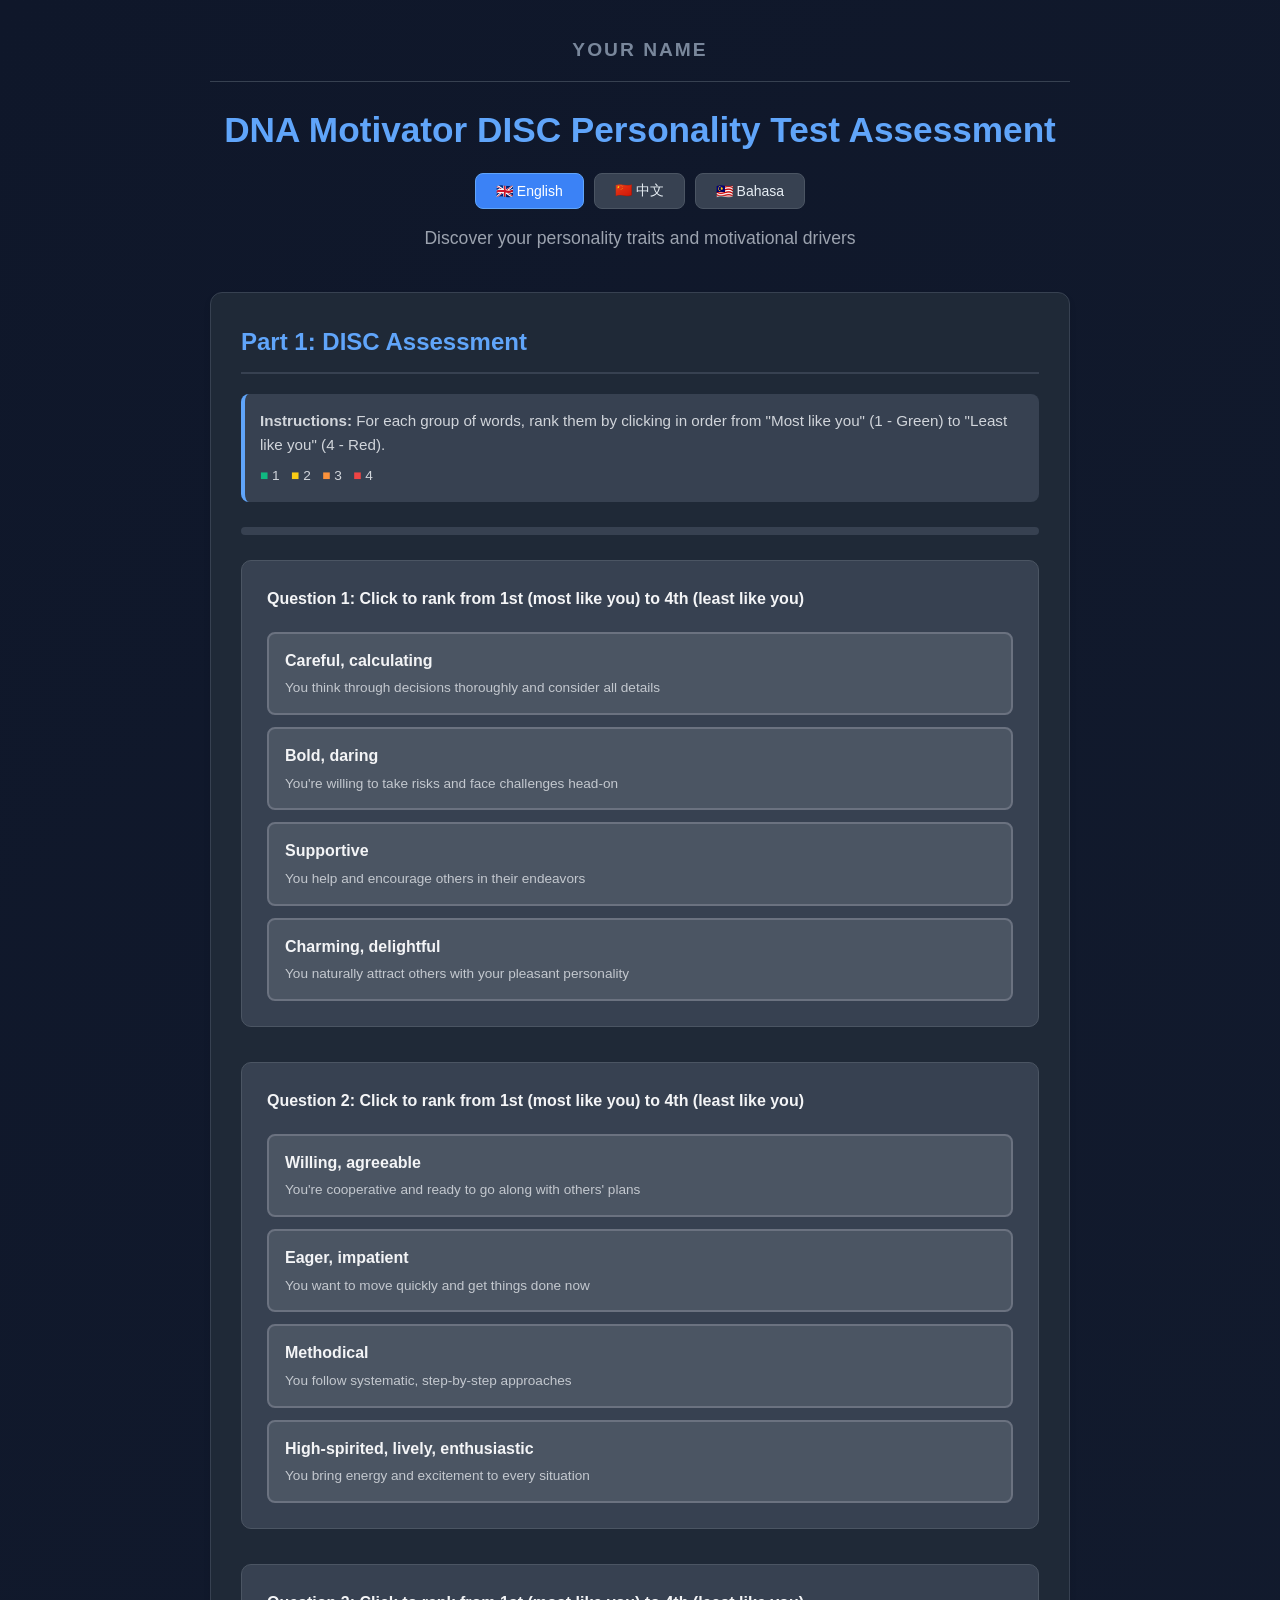
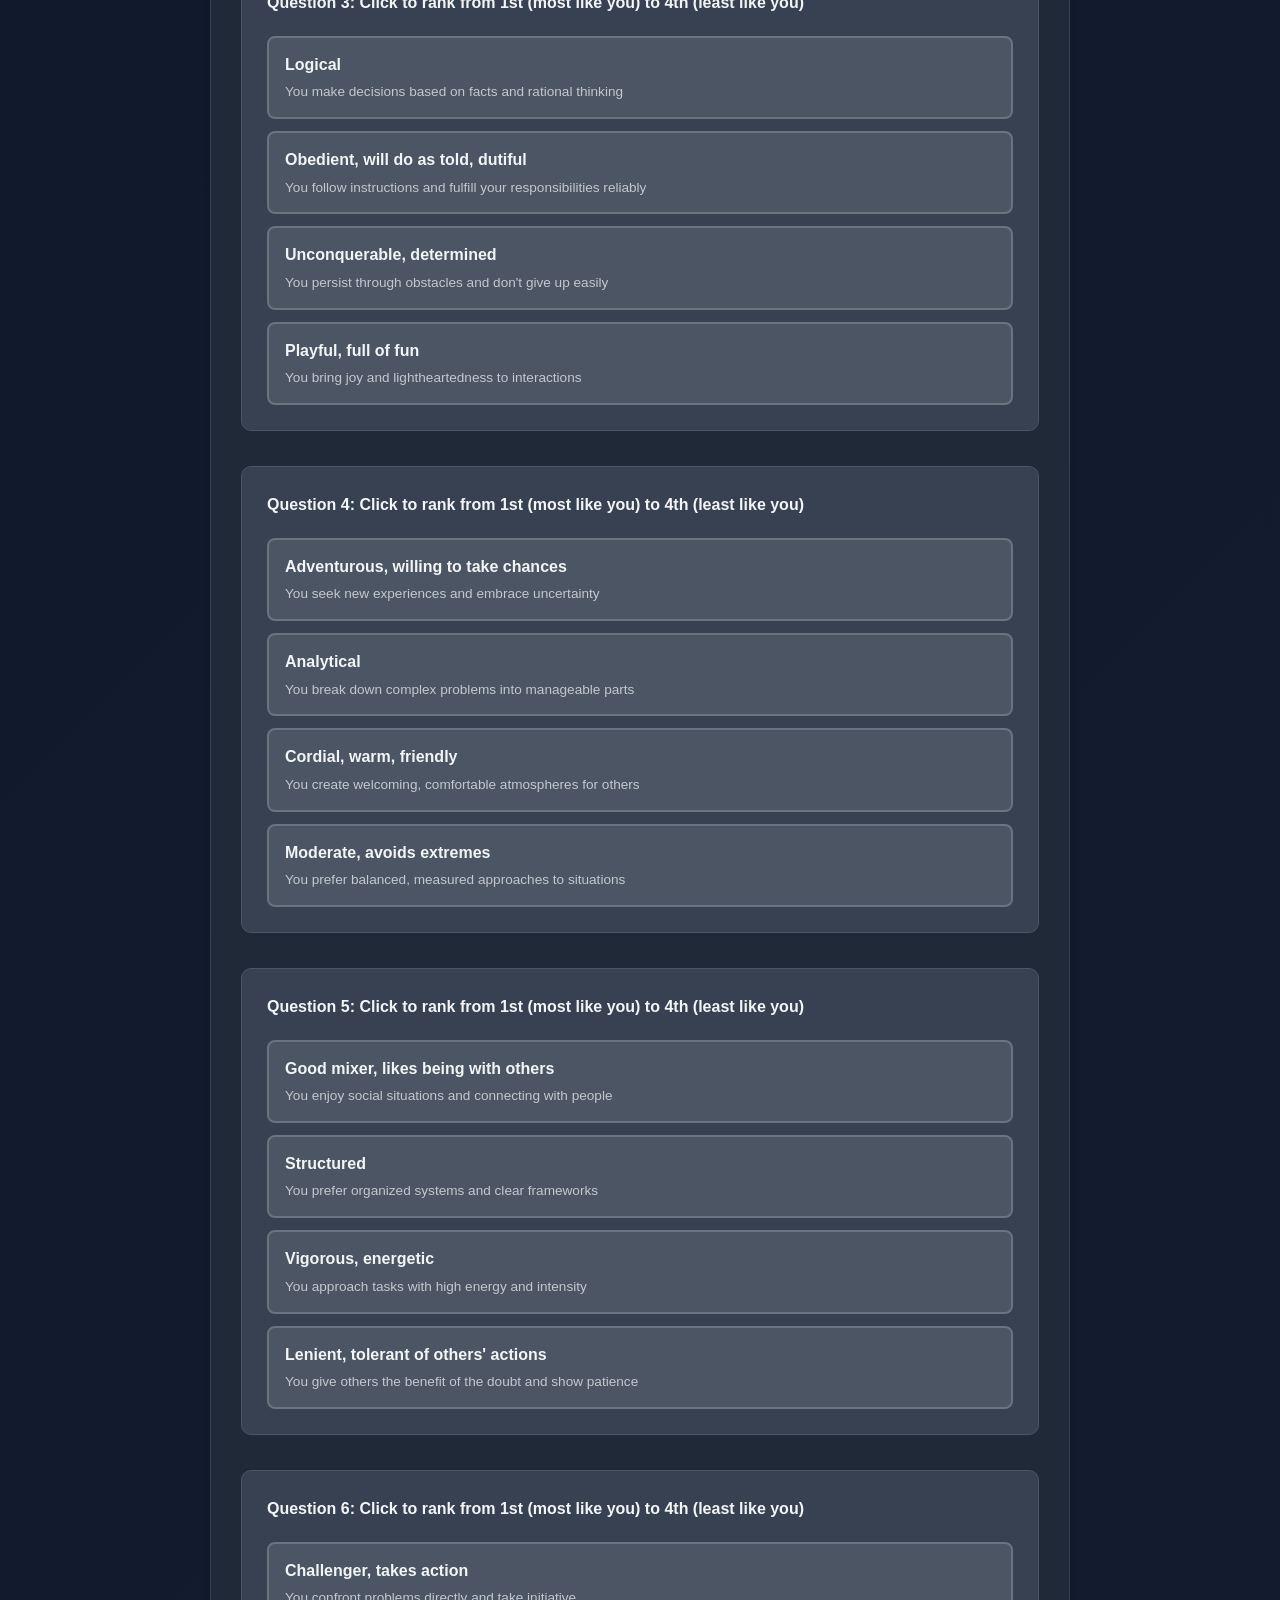
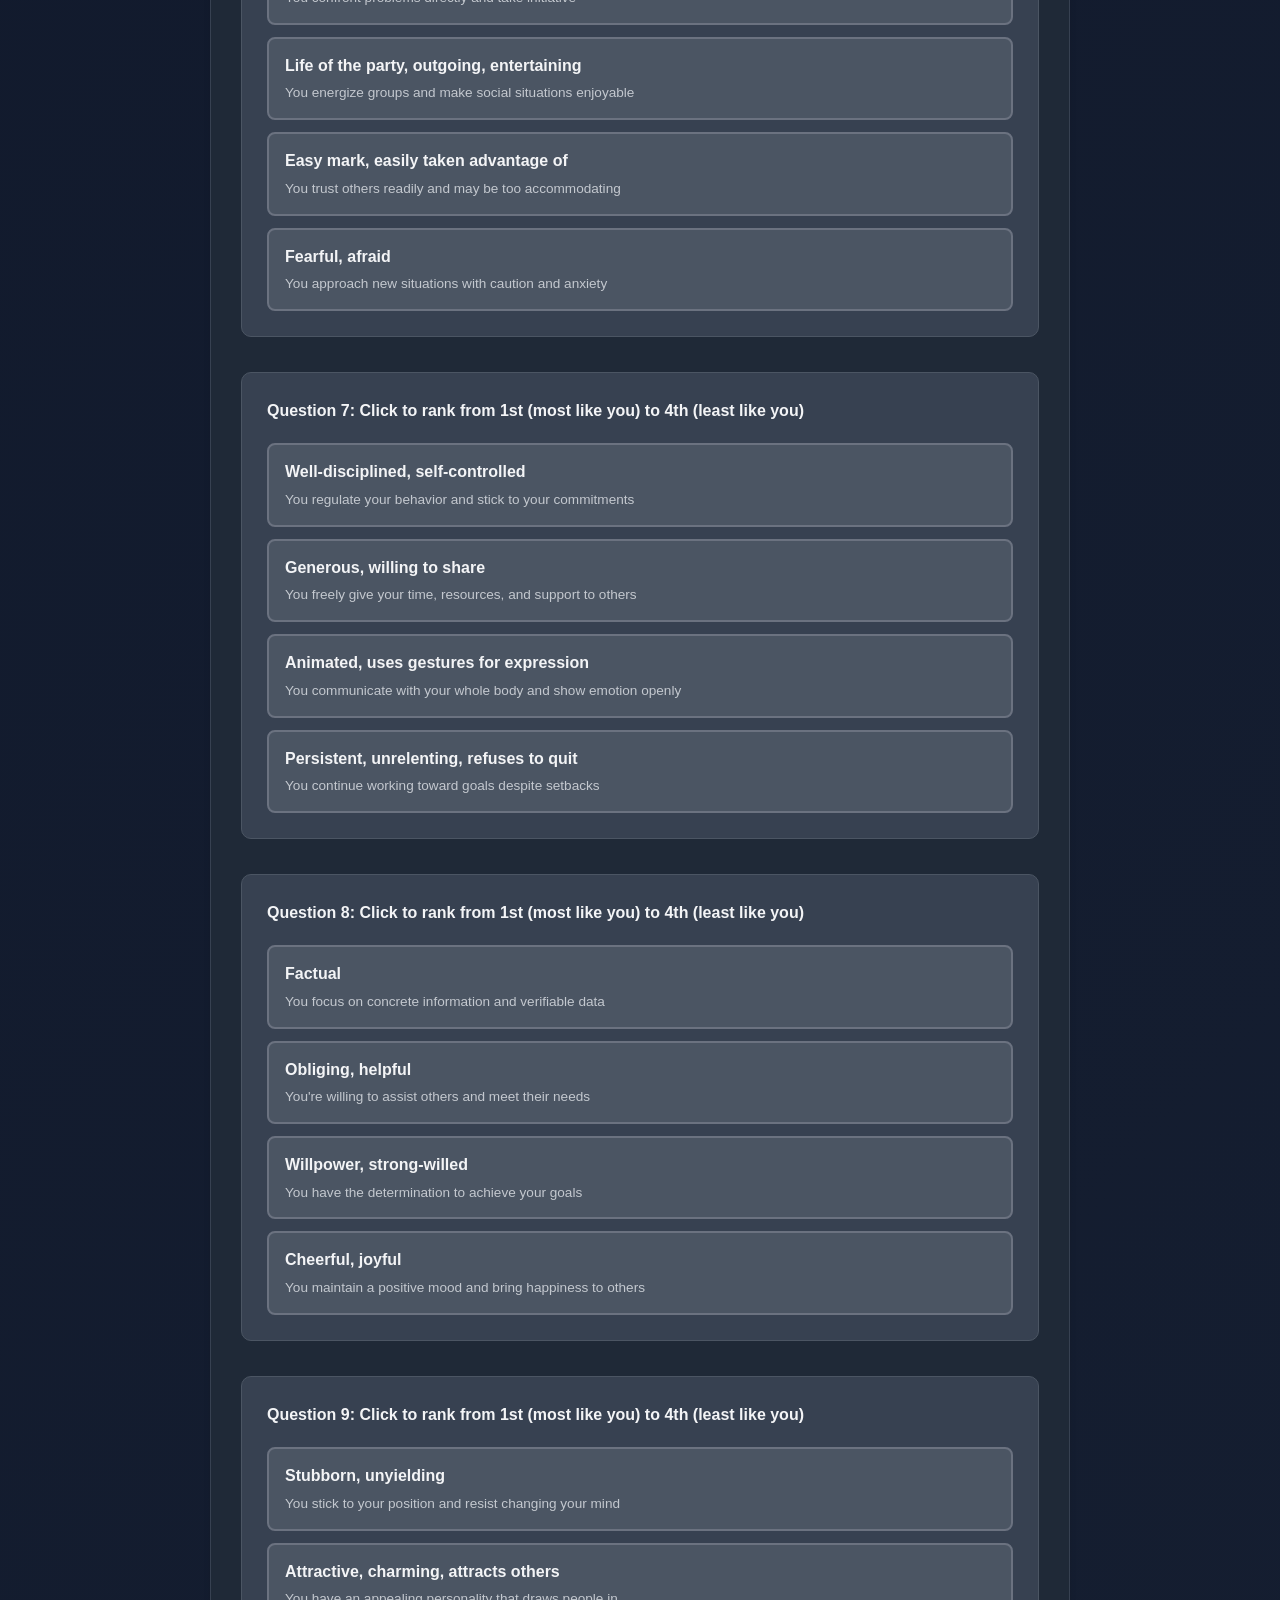
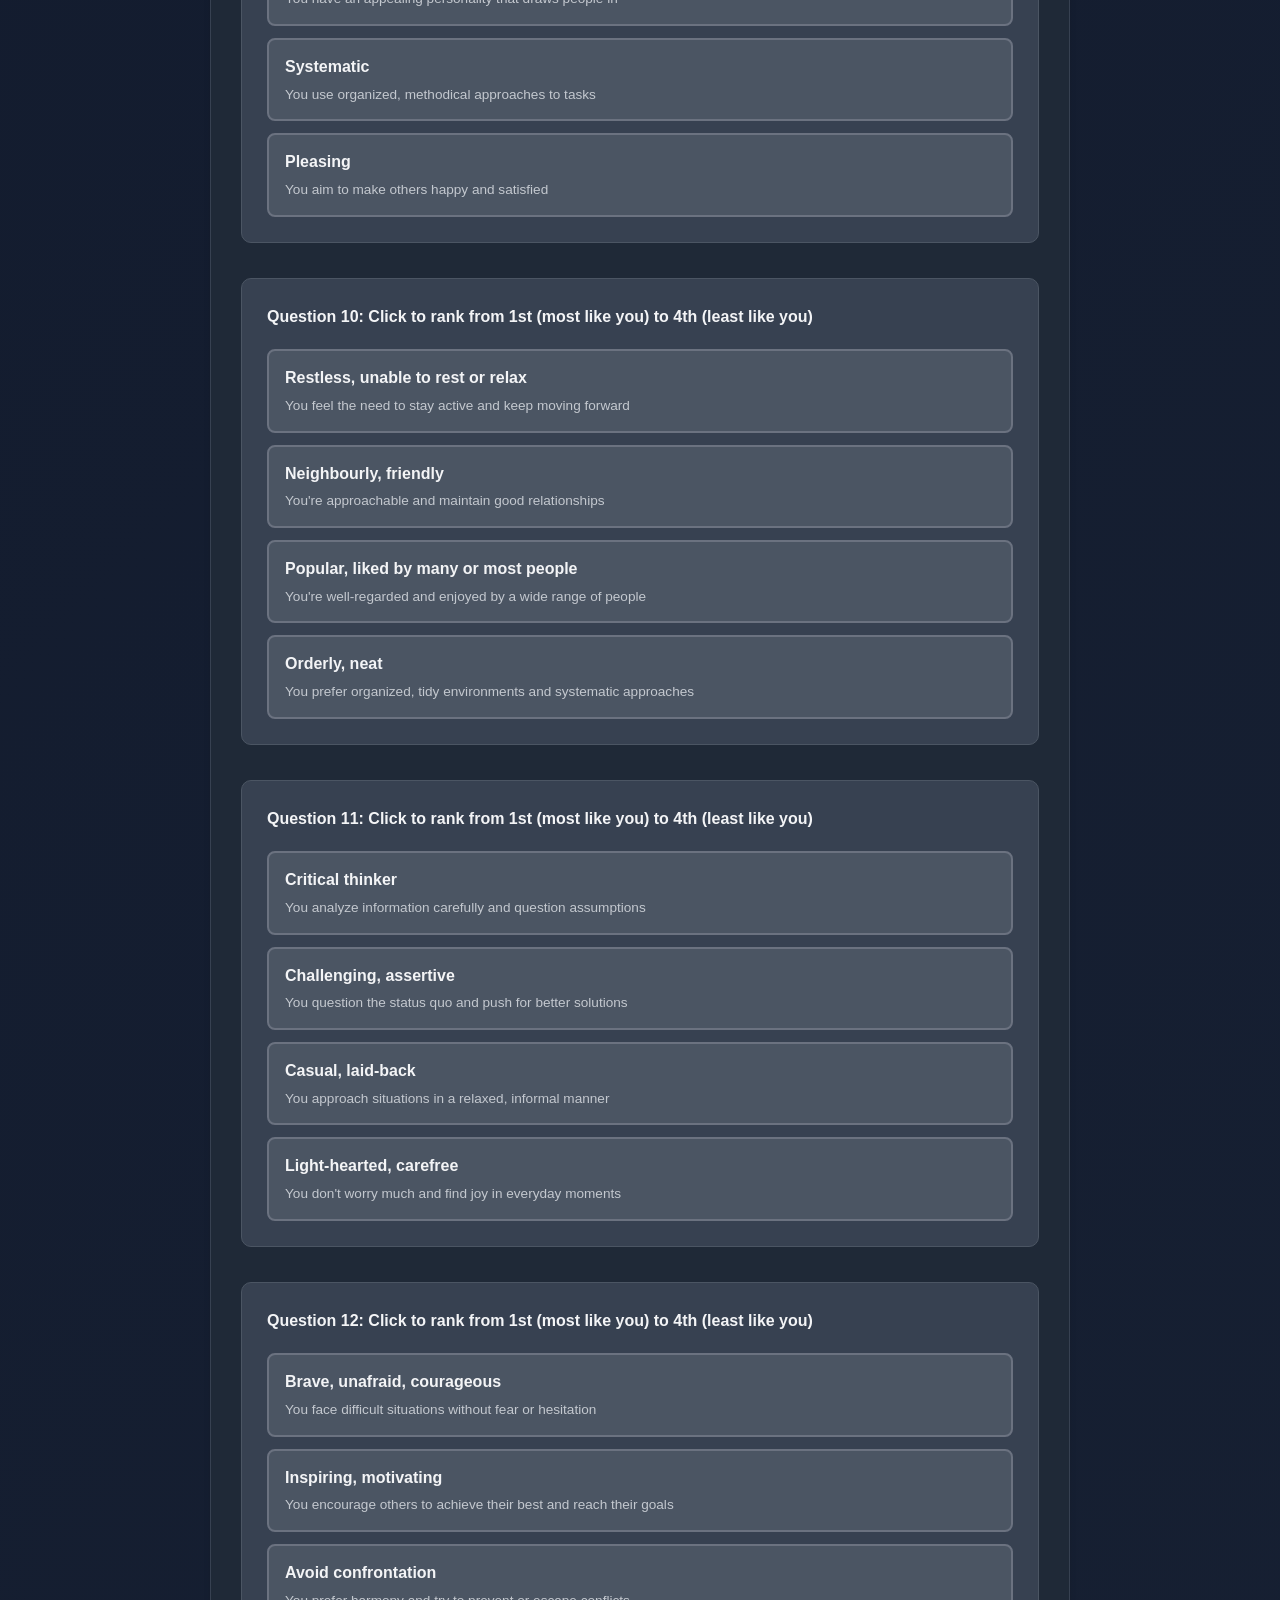
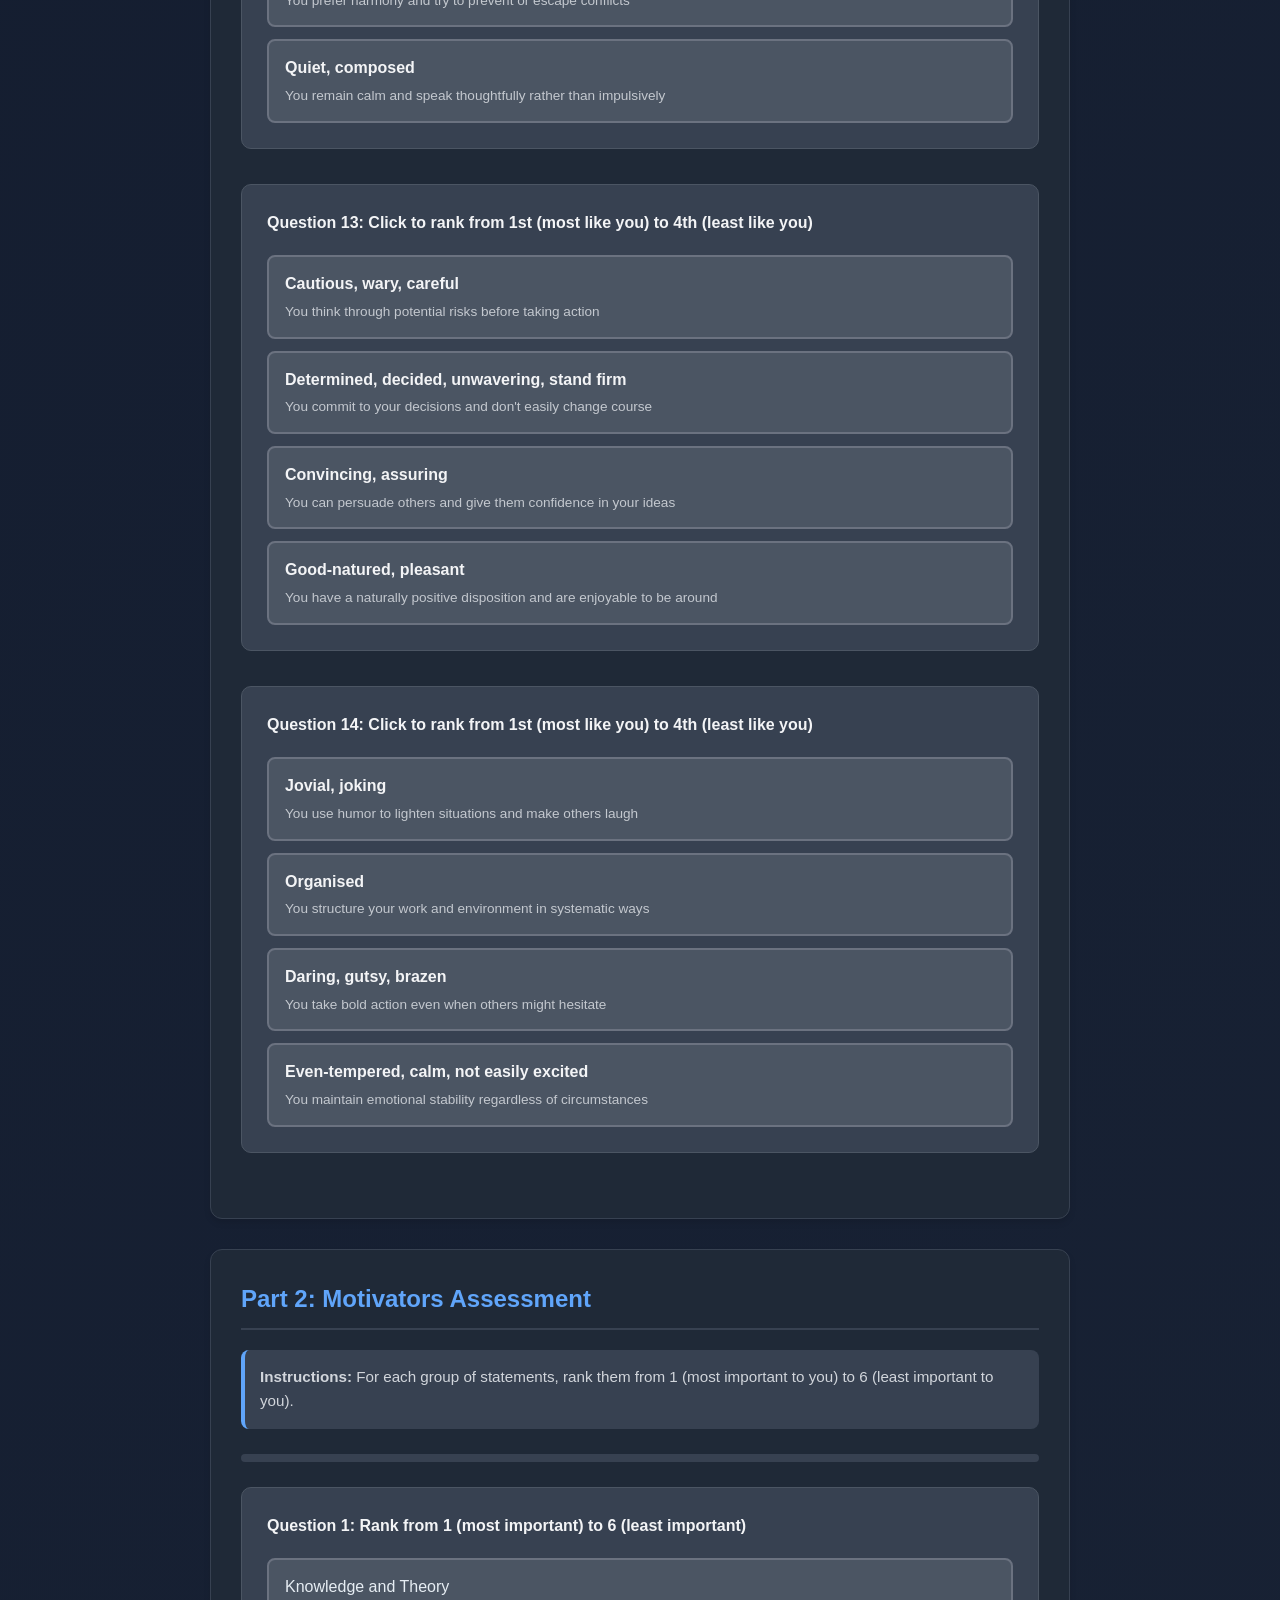
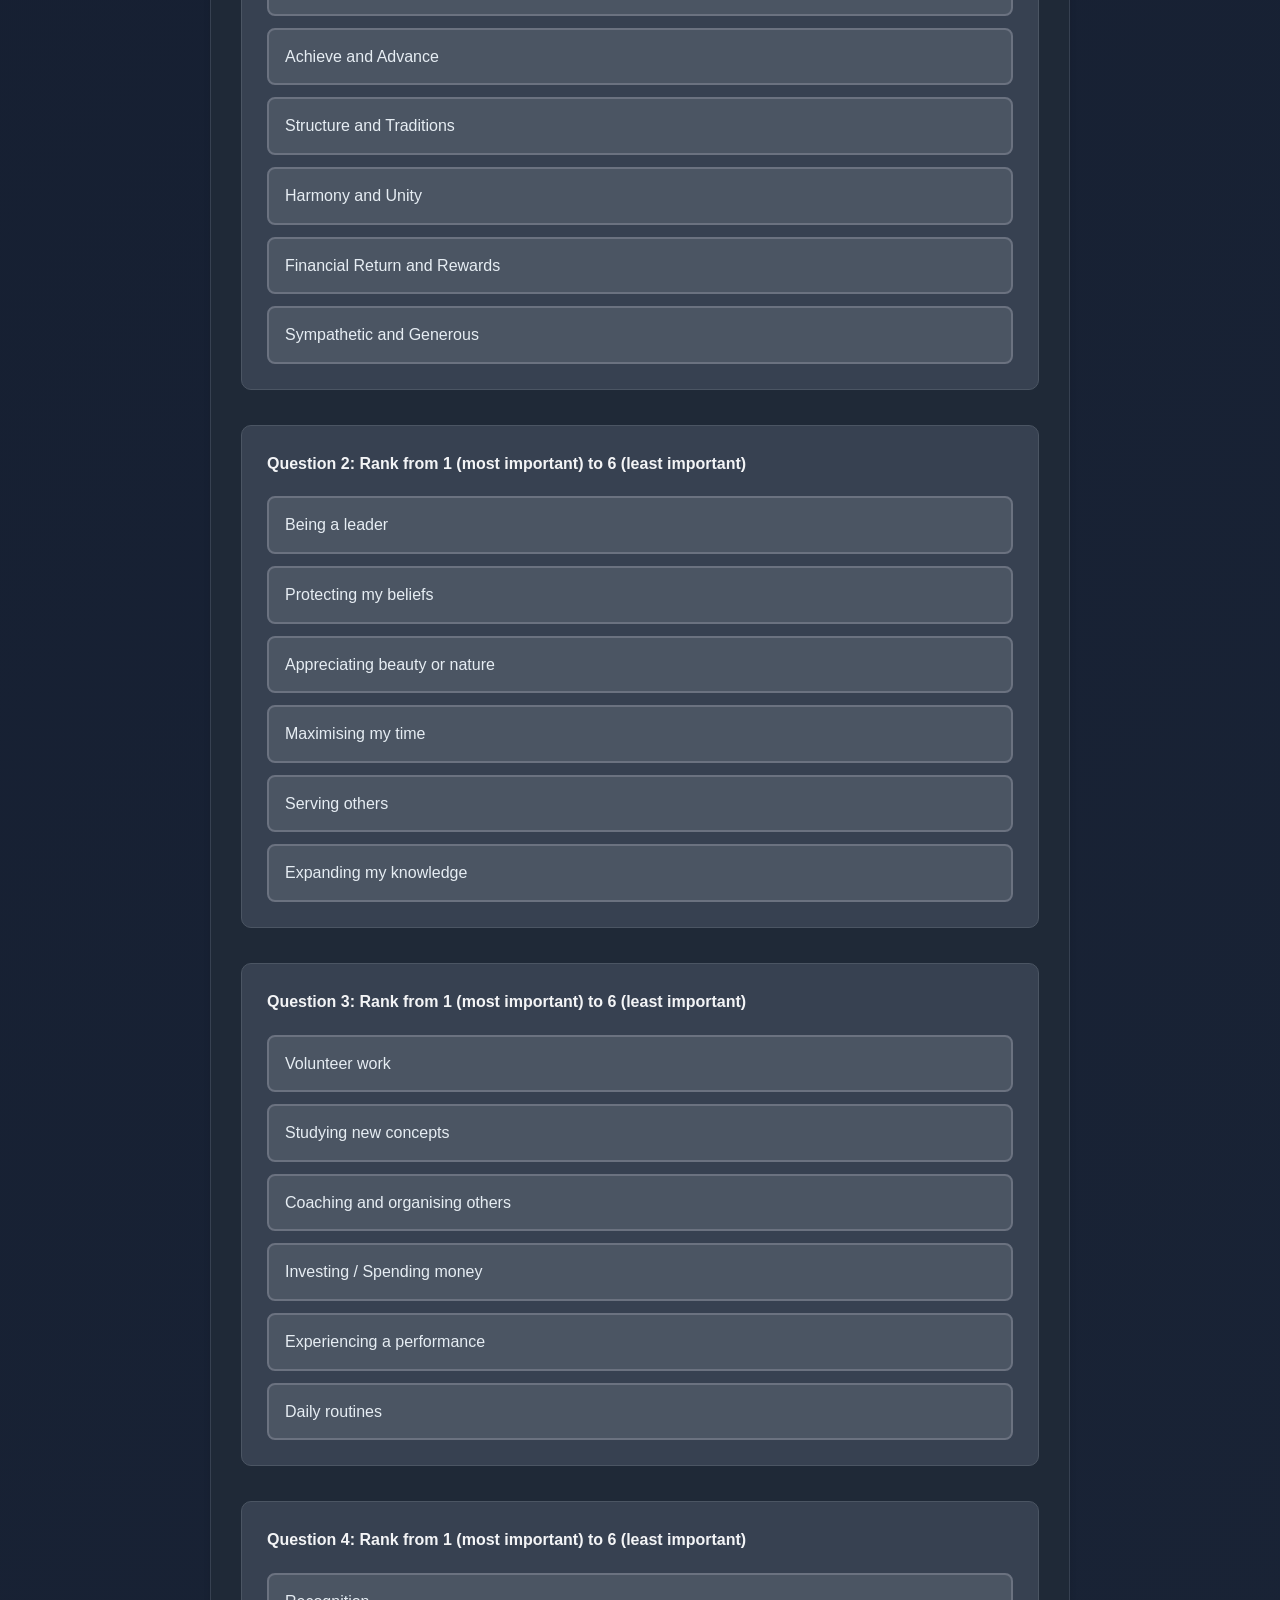
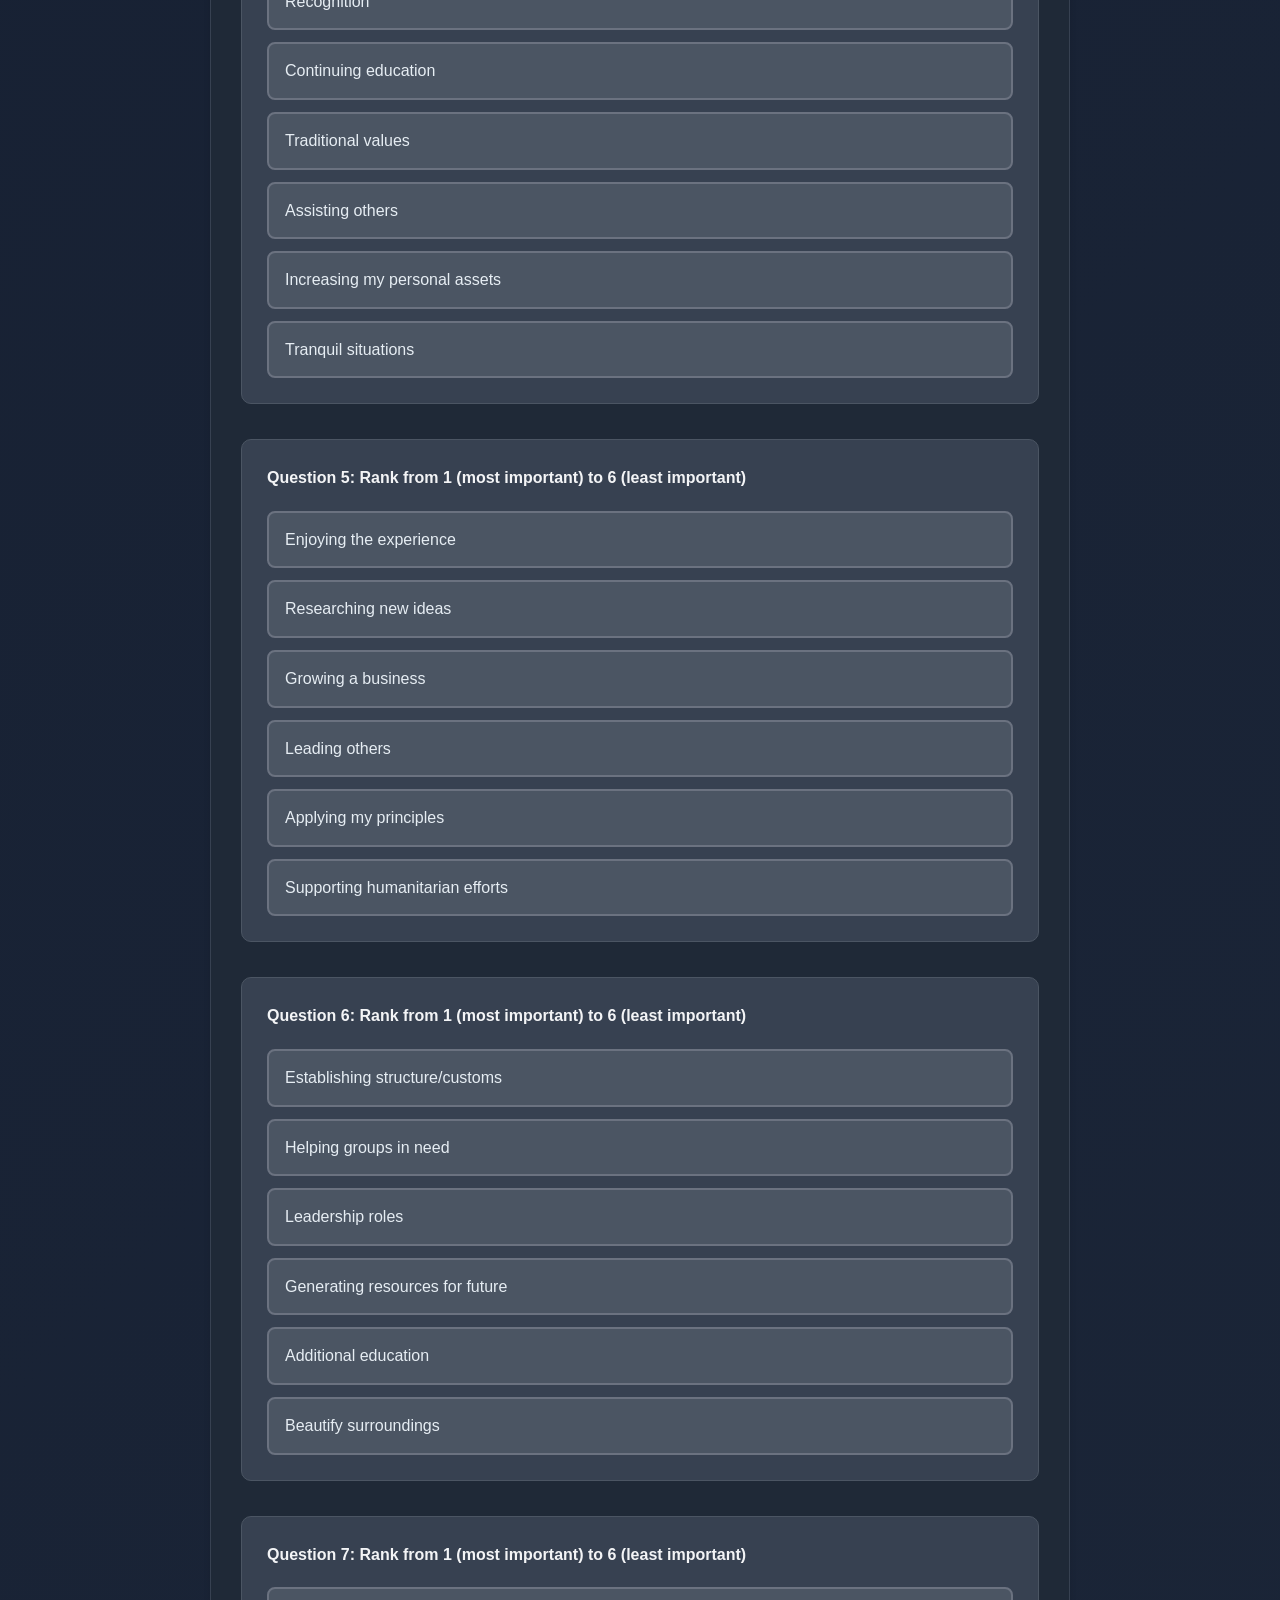
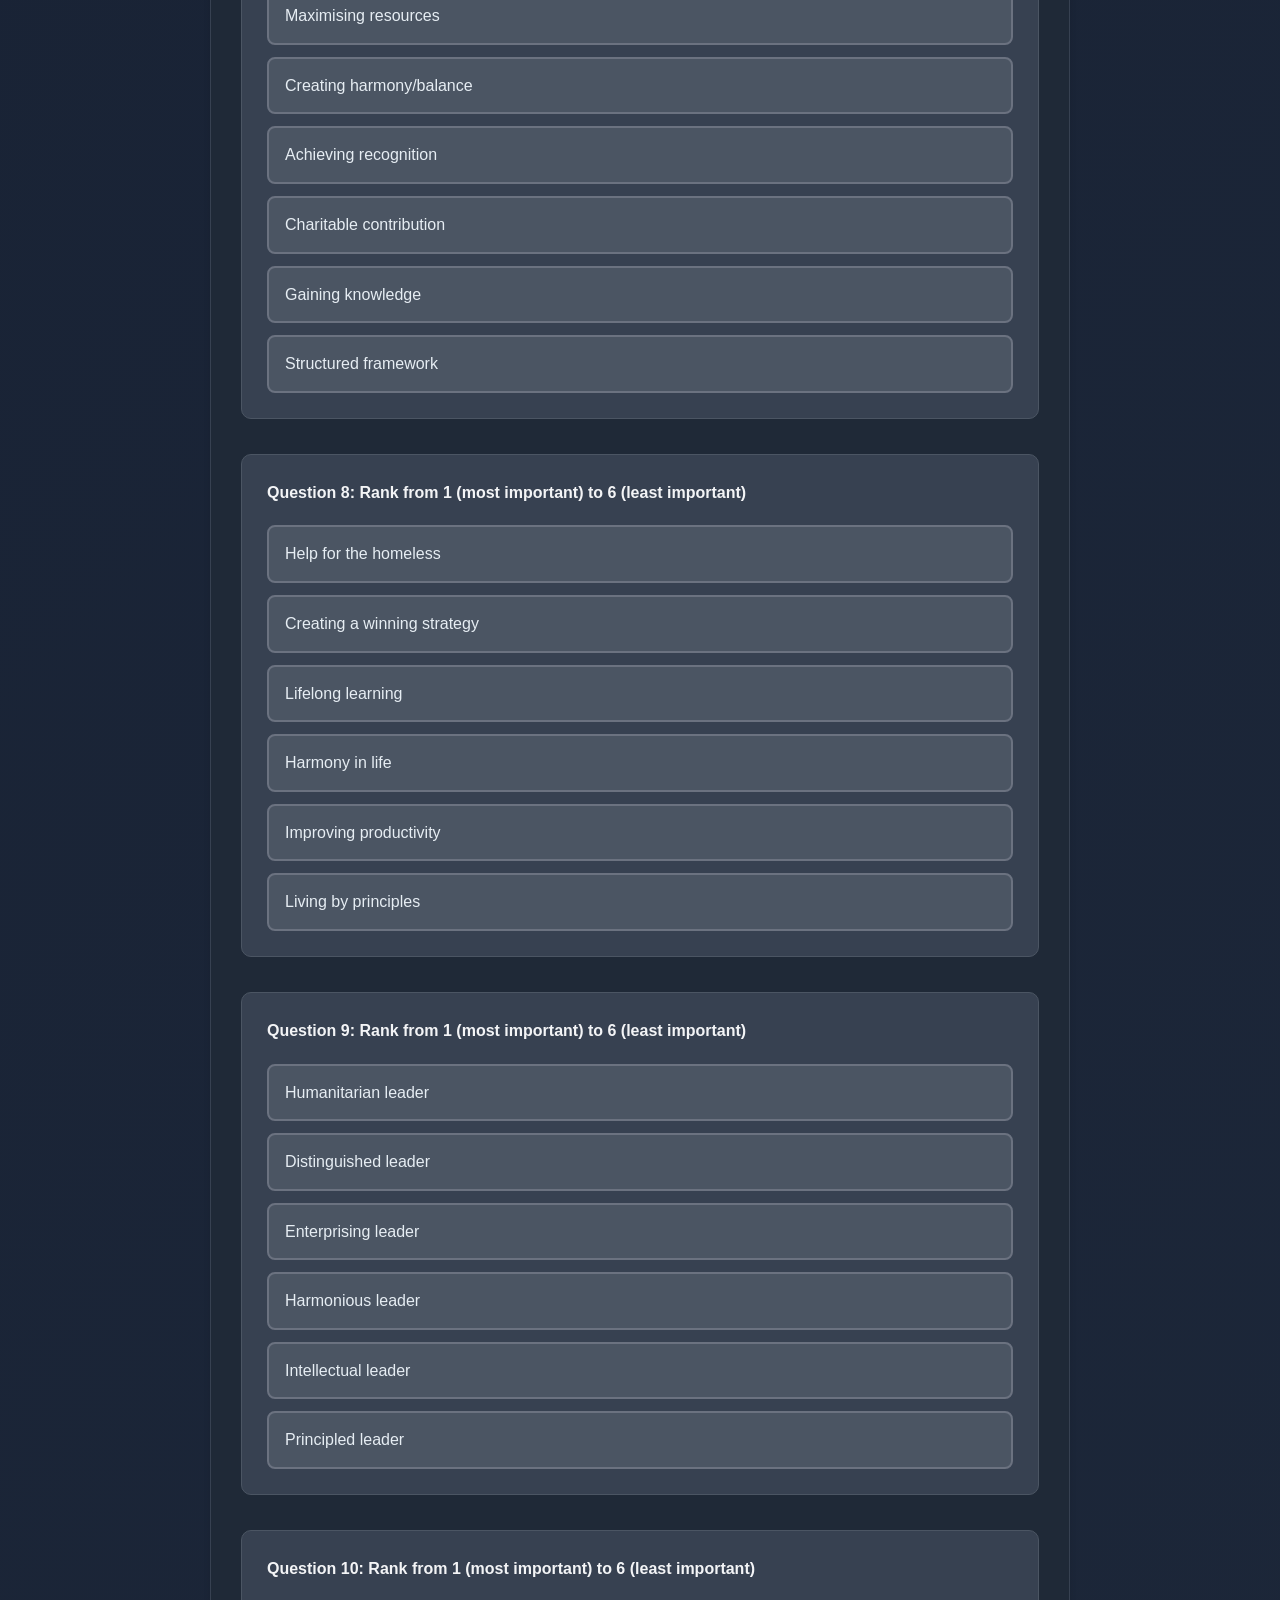
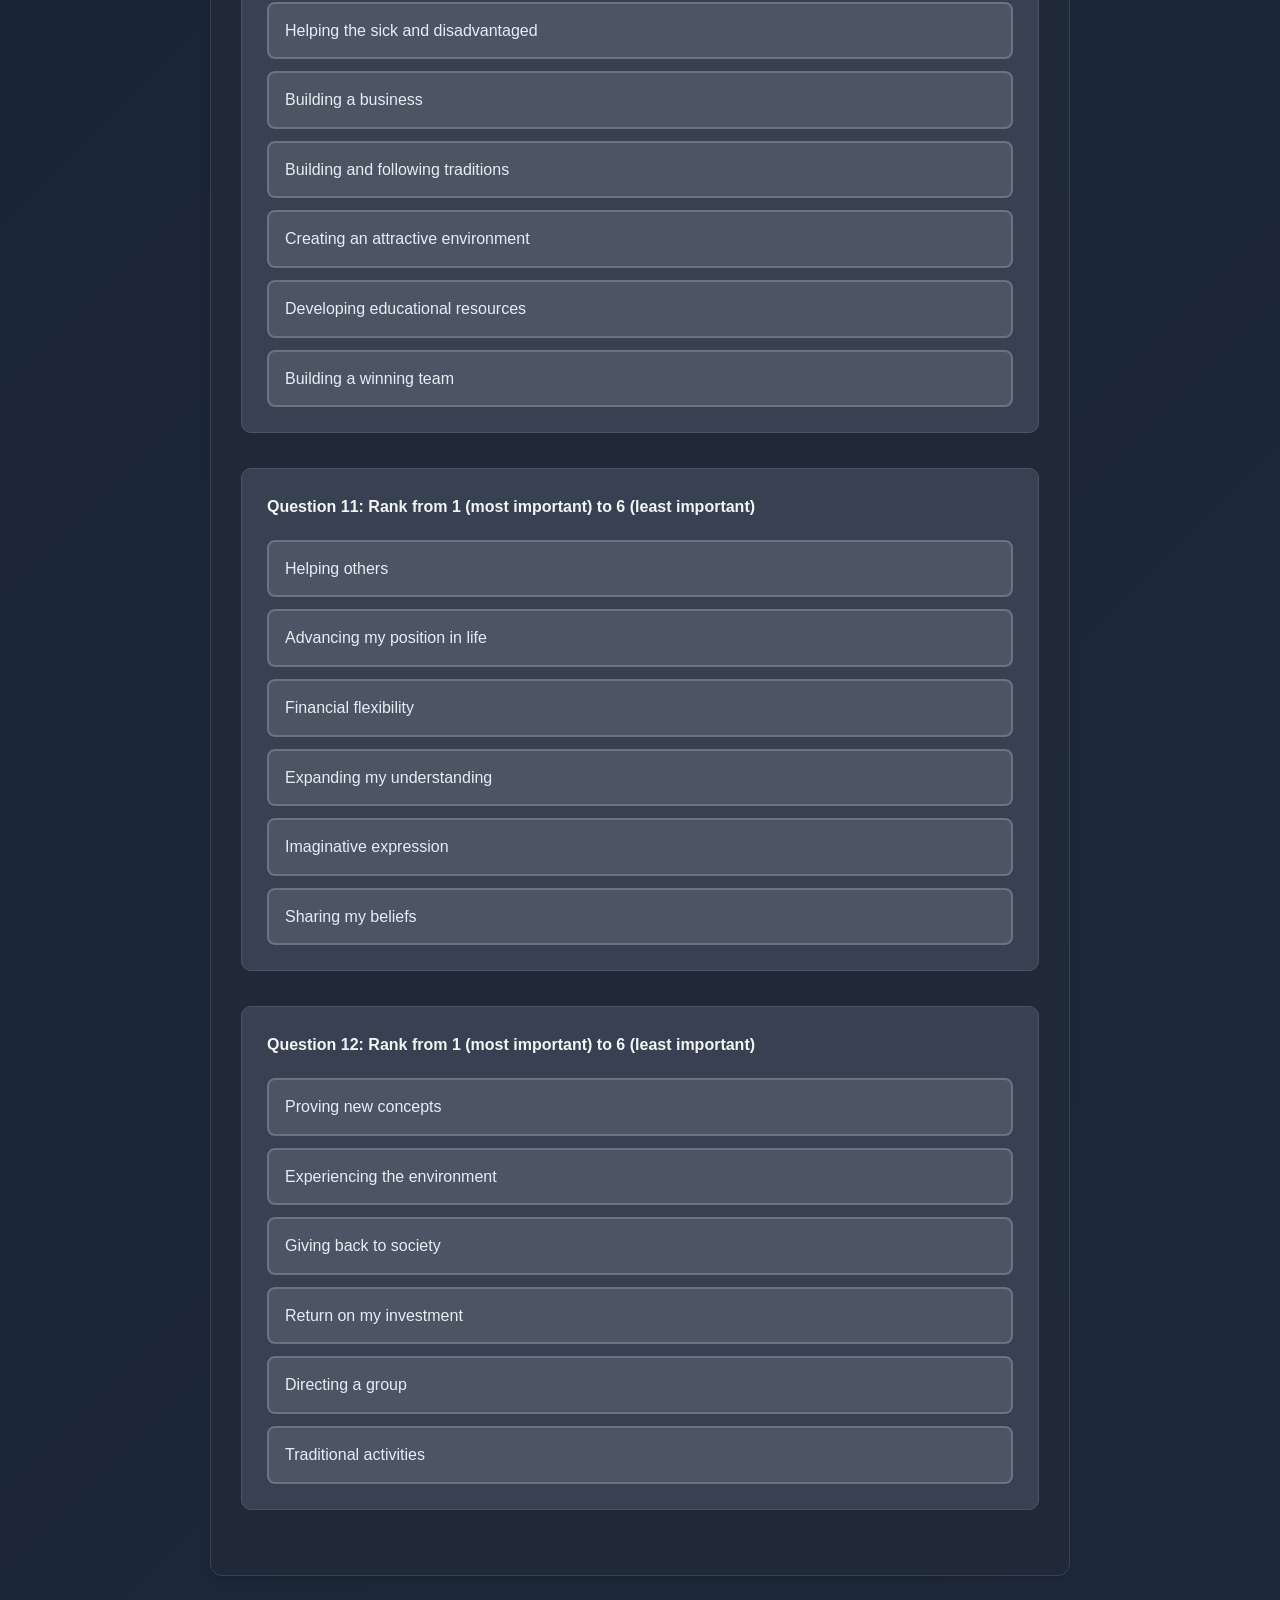
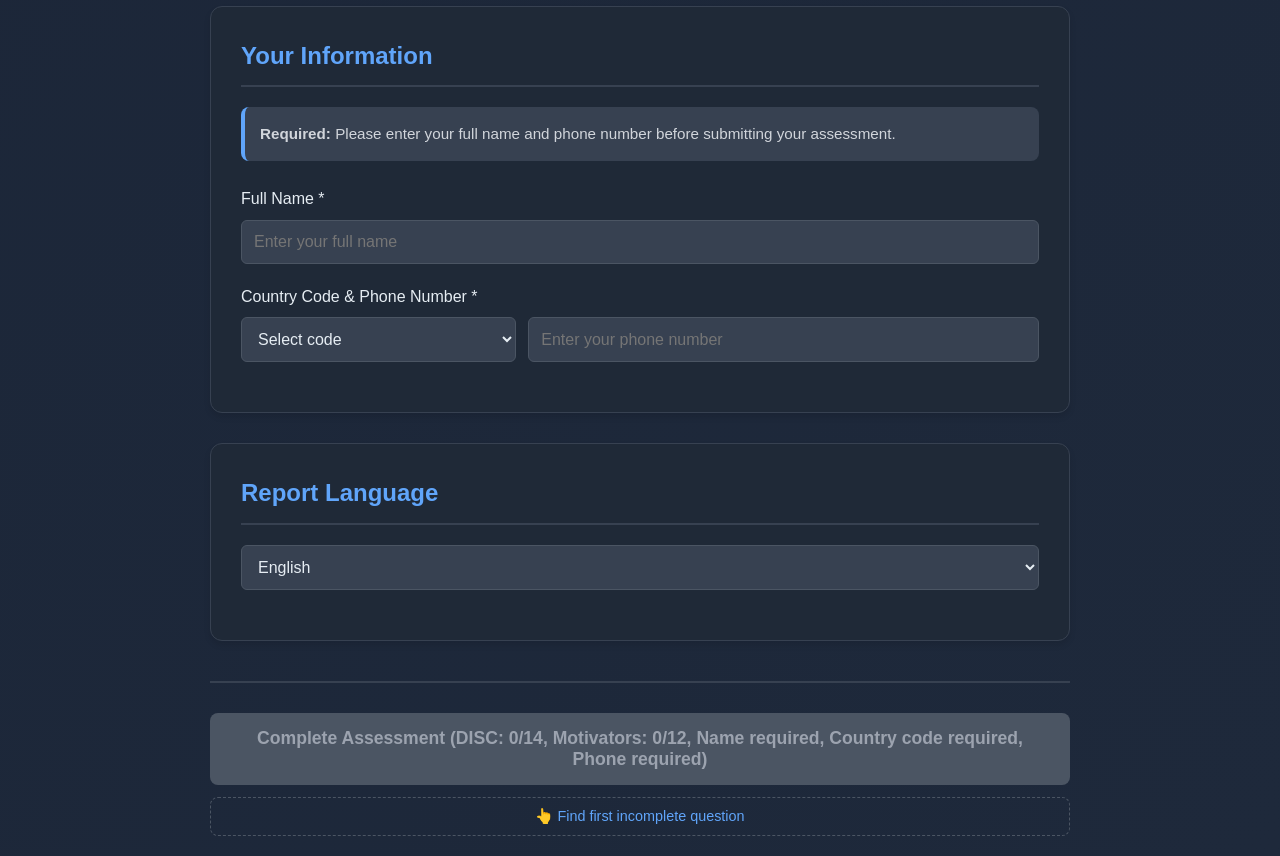
==== index.html @ 4b42b5da "Initial commit: Talent DNA Quiz" ====
<!DOCTYPE html>
<html lang="en">
<head>
    <meta charset="UTF-8">
    <meta name="viewport" content="width=device-width, initial-scale=1.0">
    <title>DNA Motivator DISC Personality Test Assessment</title>
    <link rel="stylesheet" href="css/styles.css">
</head>
<body>
<div class="container">

    <!-- Company branding — change "YOUR NAME" to your own -->
    <div class="company-header">
        <div class="company-name notranslate">YOUR NAME</div>
    </div>

    <div class="header">
        <h1 id="quiz-title">DNA Motivator DISC Personality Test Assessment</h1>
        <div class="language-selector">
            <button class="lang-btn active" data-lang="en">🇬🇧 English</button>
            <button class="lang-btn" data-lang="zh-CN">🇨🇳 中文</button>
            <button class="lang-btn" data-lang="ms">🇲🇾 Bahasa</button>
        </div>
        <p id="quiz-subtitle">Discover your personality traits and motivational drivers</p>
    </div>

    <form id="assessmentForm">

        <!-- Part 1: DISC -->
        <div class="section">
            <h2 id="part1-heading">Part 1: DISC Assessment</h2>
            <div class="instructions" id="instructions-disc">
                <strong>Instructions:</strong>
                For each group of words, rank them by clicking in order from "Most like you" (1&nbsp;-&nbsp;Green)
                to "Least like you" (4&nbsp;-&nbsp;Red).
                <br><span style="font-size:0.9em;margin-top:8px;display:block;">
                    <span style="color:#10b981;">■</span> 1 &nbsp;
                    <span style="color:#facc15;">■</span> 2 &nbsp;
                    <span style="color:#fb923c;">■</span> 3 &nbsp;
                    <span style="color:#ef4444;">■</span> 4
                </span>
            </div>
            <div class="progress"><div class="progress-bar" id="discProgress"></div></div>
            <div id="discQuestions"></div>
        </div>

        <!-- Part 2: Motivators -->
        <div class="section">
            <h2 id="part2-heading">Part 2: Motivators Assessment</h2>
            <div class="instructions" id="instructions-mot">
                <strong>Instructions:</strong>
                For each group of statements, rank them from 1 (most important to you) to 6 (least important to you).
            </div>
            <div class="progress"><div class="progress-bar" id="motivatorProgress"></div></div>
            <div id="motivatorQuestions"></div>
        </div>

        <!-- User Info -->
        <div class="section">
            <h2 id="info-heading">Your Information</h2>
            <div class="instructions">
                <strong id="required-label">Required:</strong>
                <span id="required-info">Please enter your full name and phone number before submitting your assessment.</span>
            </div>

            <div class="form-group">
                <label id="label-name" for="userName">Full Name *</label>
                <input type="text" id="userName" name="userName" placeholder="Enter your full name" required>
            </div>

            <div class="form-group">
                <label id="label-phone">Country Code &amp; Phone Number *</label>
                <div class="phone-row">
                    <select id="userCountryCode" name="userCountryCode" required>
                        <option value="">Select code</option>
                        <option value="+60">🇲🇾 +60 (Malaysia)</option>
                        <option value="+65">🇸🇬 +65 (Singapore)</option>
                        <option value="+1">🇺🇸 +1 (US/CA)</option>
                        <option value="+44">🇬🇧 +44 (UK)</option>
                        <option value="+61">🇦🇺 +61 (Australia)</option>
                        <option value="+62">🇮🇩 +62 (Indonesia)</option>
                        <option value="+63">🇵🇭 +63 (Philippines)</option>
                        <option value="+66">🇹🇭 +66 (Thailand)</option>
                        <option value="+84">🇻🇳 +84 (Vietnam)</option>
                        <option value="+86">🇨🇳 +86 (China)</option>
                        <option value="+91">🇮🇳 +91 (India)</option>
                        <option value="+81">🇯🇵 +81 (Japan)</option>
                        <option value="+82">🇰🇷 +82 (South Korea)</option>
                    </select>
                    <input type="tel" id="userPhone" name="userPhone" placeholder="Enter your phone number" required>
                </div>
            </div>
        </div>

        <!-- Report Language -->
        <div class="section">
            <h2 id="lang-heading">Report Language</h2>
            <div class="form-group">
                <select id="reportLanguage" name="reportLanguage">
                    <option value="en">English</option>
                    <option value="zh-CN">Chinese (Simplified)</option>
                    <option value="ms">Bahasa Malaysia</option>
                </select>
            </div>
        </div>

        <div class="submit-section">
            <button type="submit" class="submit-btn" id="submitBtn" disabled>
                Complete Assessment
            </button>
        </div>

    </form>
</div>

<!-- Scripts — ORDER MATTERS -->
<script src="js/assessment-data.js"></script>
<script src="js/translations.js"></script>
<script src="js/translations-questions.js"></script>
<script src="js/scoring.js"></script>
<script src="js/report-translations.js"></script>
<script src="js/report.js"></script>
<script src="js/app.js"></script>
<script>
    // Pick up ?lang= from instructions page
    const urlLang = new URLSearchParams(window.location.search).get('lang');
    if (urlLang && window.TRANSLATIONS[urlLang]) {
        window.__appLang = urlLang;
        // Activate the matching language button
        document.querySelectorAll('.lang-btn').forEach(btn => {
            btn.classList.toggle('active', btn.dataset.lang === urlLang);
        });
    }
</script>
</body>
</html>
---- css/styles.css ----
* {
    margin: 0;
    padding: 0;
    box-sizing: border-box;
}

body {
    font-family: -apple-system, BlinkMacSystemFont, 'Segoe UI', 'Roboto', 'Helvetica Neue', Arial, sans-serif;
    line-height: 1.6;
    background: linear-gradient(135deg, #0f172a 0%, #1e293b 100%);
    min-height: 100vh;
    color: #e6edf3;
}

.container {
    max-width: 900px;
    margin: 0 auto;
    padding: 20px;
}

.company-header {
    text-align: center;
    margin-bottom: 20px;
    padding: 15px 0;
    border-bottom: 1px solid #374151;
}

.company-name {
    font-size: 1.2rem;
    font-weight: 600;
    color: #94a3b8;
    text-transform: uppercase;
    letter-spacing: 2px;
    opacity: 0.8;
}

.header {
    text-align: center;
    margin-bottom: 40px;
}

.header h1 {
    color: #60a5fa;
    font-size: 2.2rem;
    margin-bottom: 10px;
    font-weight: 700;
}

.header p {
    color: #9ca3af;
    font-size: 1.1rem;
}

.language-selector {
    margin: 15px 0;
    display: flex;
    justify-content: center;
    gap: 10px;
}

.lang-btn {
    padding: 8px 20px;
    background: #374151;
    color: #e6edf3;
    border: 1px solid #4b5563;
    border-radius: 8px;
    cursor: pointer;
    font-size: 14px;
    transition: all 0.2s;
}

.lang-btn.active, .lang-btn:hover {
    background: #3b82f6;
    border-color: #60a5fa;
    color: #fff;
}

/* Instructions Page */
.instructions-container {
    max-width: 800px;
    margin: 40px auto;
    padding: 30px;
    background: #111827;
    border-radius: 16px;
    border: 1px solid #1f2937;
    box-shadow: 0 10px 25px rgba(0,0,0,0.3);
}

.instructions-header {
    text-align: center;
    margin-bottom: 30px;
    padding-bottom: 20px;
    border-bottom: 2px solid #1f2937;
}

.instructions-header h1 {
    color: #e6edf3;
    font-size: 1.8rem;
    font-weight: 700;
}

.instructions-content {
    margin-bottom: 30px;
    line-height: 1.8;
    max-height: 400px;
    overflow-y: auto;
    padding: 20px;
    background: #0d1117;
    border-radius: 12px;
    border: 1px solid #21262d;
}

.instructions-content::-webkit-scrollbar { width: 8px; }
.instructions-content::-webkit-scrollbar-track { background: #161b22; border-radius: 4px; }
.instructions-content::-webkit-scrollbar-thumb { background: #30363d; border-radius: 4px; }

.guidelines {
    list-style: none;
    padding: 0;
    margin: 20px 0;
}

.guidelines li {
    background: #1f2937;
    margin: 15px 0;
    padding: 15px 20px;
    border-radius: 10px;
    border-left: 4px solid #3b82f6;
    color: #e6edf3;
    font-size: 1rem;
}

.guidelines li strong {
    color: #60a5fa;
    font-weight: 600;
}

.motivation-text {
    background: linear-gradient(135deg, #1e40af, #3b82f6);
    padding: 20px;
    border-radius: 12px;
    text-align: center;
    color: #fff;
    font-size: 1.05rem;
    font-weight: 500;
    margin: 25px 0;
    box-shadow: 0 4px 15px rgba(59,130,246,0.3);
}

.scroll-indicator {
    text-align: center;
    color: #9ca3af;
    font-size: 0.9rem;
    margin-top: 10px;
    transition: opacity 0.3s;
}

.scroll-indicator.hidden { opacity: 0; }

.checkbox-container {
    display: flex;
    align-items: flex-start;
    gap: 12px;
    margin: 25px 0;
    padding: 20px;
    background: #1f2937;
    border-radius: 10px;
    border: 2px solid #374151;
    transition: border-color 0.3s;
}

.checkbox-container.checked {
    border-color: #10b981;
    background: rgba(16, 185, 129, 0.1);
}

.checkbox-container.disabled {
    opacity: 0.6;
    cursor: not-allowed;
}

.checkbox-container input[type="checkbox"] {
    width: 20px;
    height: 20px;
    cursor: pointer;
    accent-color: #10b981;
    flex-shrink: 0;
    margin-top: 2px;
}

.checkbox-container label {
    color: #e6edf3;
    font-size: 1rem;
    line-height: 1.5;
    cursor: pointer;
}

.proceed-button {
    width: 100%;
    padding: 16px 24px;
    background: #6b7280;
    color: #9ca3af;
    border: none;
    border-radius: 12px;
    font-size: 1.1rem;
    font-weight: 600;
    cursor: not-allowed;
    transition: all 0.3s;
    margin-top: 20px;
}

.proceed-button:enabled {
    background: linear-gradient(135deg, #10b981, #059669);
    color: #fff;
    cursor: pointer;
    box-shadow: 0 4px 15px rgba(16,185,129,0.3);
}

.proceed-button:enabled:hover {
    background: linear-gradient(135deg, #059669, #047857);
    transform: translateY(-2px);
    box-shadow: 0 6px 20px rgba(16,185,129,0.4);
}

/* Section Styles */
.section {
    background: #1f2937;
    padding: 30px;
    margin-bottom: 30px;
    border-radius: 12px;
    border: 1px solid #374151;
    box-shadow: 0 4px 6px rgba(0,0,0,0.1);
}

.section h2 {
    color: #60a5fa;
    margin-bottom: 20px;
    font-size: 1.5rem;
    border-bottom: 2px solid #374151;
    padding-bottom: 10px;
}

.instructions {
    background: #374151;
    padding: 15px;
    border-radius: 8px;
    margin-bottom: 25px;
    border-left: 4px solid #60a5fa;
    color: #d1d5db;
    font-size: 0.95rem;
}

/* Progress Bar */
.progress {
    width: 100%;
    height: 8px;
    background: #374151;
    border-radius: 4px;
    margin-bottom: 25px;
    overflow: hidden;
}

.progress-bar {
    height: 100%;
    background: linear-gradient(90deg, #10b981 0%, #60a5fa 100%);
    width: 0%;
    transition: width 0.3s ease;
    border-radius: 4px;
}

/* Question Styles */
.question {
    margin-bottom: 35px;
    padding: 25px;
    background: #374151;
    border-radius: 10px;
    border: 1px solid #4b5563;
}

.question h3 {
    color: #f3f4f6;
    margin-bottom: 20px;
    font-size: 1rem;
    font-weight: 600;
}

.options {
    display: flex;
    flex-direction: column;
    gap: 12px;
}

.option {
    padding: 14px 16px;
    background: #4b5563;
    border: 2px solid #6b7280;
    border-radius: 8px;
    cursor: pointer;
    transition: all 0.2s ease;
    user-select: none;
}

.option:hover {
    background: #5b6471;
    border-color: #9ca3af;
    transform: translateY(-1px);
}

.option-text {
    font-weight: 600;
    color: #f3f4f6;
    margin-bottom: 4px;
}

.option-description {
    font-size: 0.85rem;
    color: #d1d5db;
    opacity: 0.9;
}

/* Ranking Colors */
.option.rank-1 { background: #065f46; border-color: #10b981; }
.option.rank-2 { background: #713f12; border-color: #facc15; }
.option.rank-3 { background: #9a3412; border-color: #fb923c; }
.option.rank-4 { background: #7f1d1d; border-color: #ef4444; }
.option.rank-5 { background: #581c87; border-color: #a855f7; }
.option.rank-6 { background: #1e3a8a; border-color: #3b82f6; }

/* Question completion state */
.question.question-complete {
    border-left: 4px solid #10b981;
    background: #1f3a2f;
}
.question.question-complete h3::after {
    content: ' ✓';
    color: #10b981;
    font-weight: 700;
}

/* Find-incomplete helper button */
.btn-find-incomplete {
    display: block;
    width: 100%;
    margin-top: 12px;
    padding: 10px;
    background: none;
    border: 1px dashed #4b5563;
    border-radius: 8px;
    color: #60a5fa;
    font-size: 0.9rem;
    cursor: pointer;
    transition: all 0.2s;
}
.btn-find-incomplete:hover {
    background: rgba(96,165,250,0.1);
    border-color: #60a5fa;
}

/* Form Elements */
.form-group {
    margin-bottom: 20px;
}

.form-group label {
    display: block;
    margin-bottom: 8px;
    font-weight: 500;
    color: #e6edf3;
}

.form-group input,
.form-group select {
    width: 100%;
    padding: 12px;
    background: #374151;
    color: #e6edf3;
    border: 1px solid #4b5563;
    border-radius: 6px;
    font-size: 16px;
    transition: border-color 0.2s;
}

.form-group input:focus,
.form-group select:focus {
    outline: none;
    border-color: #60a5fa;
    box-shadow: 0 0 0 3px rgba(96,165,250,0.1);
}

.phone-row {
    display: flex;
    gap: 12px;
}

.phone-row select { width: 35%; }
.phone-row input  { width: 65%; }

/* Submit Section */
.submit-section {
    text-align: center;
    margin-top: 40px;
    padding-top: 30px;
    border-top: 2px solid #374151;
}

.submit-btn {
    background: linear-gradient(135deg, #60a5fa 0%, #3b82f6 100%);
    color: white;
    padding: 15px 40px;
    border: none;
    border-radius: 8px;
    font-size: 1.1rem;
    font-weight: 600;
    cursor: pointer;
    transition: all 0.2s;
    box-shadow: 0 4px 6px rgba(0,0,0,0.1);
}

.submit-btn:hover:not(:disabled) {
    background: linear-gradient(135deg, #3b82f6 0%, #2563eb 100%);
    transform: translateY(-2px);
    box-shadow: 0 8px 15px rgba(0,0,0,0.2);
}

.submit-btn:disabled {
    background: #4b5563;
    color: #9ca3af;
    cursor: not-allowed;
    transform: none;
    box-shadow: none;
}

/* ===== REPORT STYLES ===== */
.report-container {
    max-width: 900px;
    margin: 0 auto;
    padding: 30px 20px;
}

.report-header {
    text-align: center;
    margin-bottom: 40px;
    padding: 30px;
    background: linear-gradient(135deg, #0f172a, #1e3a8a);
    border-radius: 16px;
    border: 1px solid #2563eb;
}

.report-title {
    font-size: 1rem;
    color: #93c5fd;
    letter-spacing: 3px;
    text-transform: uppercase;
    margin-bottom: 10px;
}

.report-name {
    font-size: 2.5rem;
    font-weight: 700;
    color: #fff;
    margin-bottom: 8px;
}

.report-date {
    font-size: 0.9rem;
    color: #94a3b8;
}

.report-section {
    background: #1f2937;
    padding: 30px;
    margin-bottom: 25px;
    border-radius: 12px;
    border: 1px solid #374151;
}

.report-section h2 {
    color: #60a5fa;
    font-size: 1.4rem;
    margin-bottom: 25px;
    padding-bottom: 12px;
    border-bottom: 2px solid #374151;
    display: flex;
    align-items: center;
    gap: 10px;
}

/* DISC Chart */
.disc-chart {
    margin-bottom: 25px;
}

.disc-bar-row {
    display: flex;
    align-items: center;
    margin-bottom: 14px;
    gap: 12px;
}

.disc-label {
    width: 140px;
    flex-shrink: 0;
    font-weight: 600;
    font-size: 0.9rem;
    color: #e6edf3;
    text-align: right;
}

.disc-bar-track {
    flex: 1;
    background: #374151;
    border-radius: 6px;
    height: 28px;
    overflow: hidden;
    position: relative;
}

.disc-bar-fill {
    height: 100%;
    border-radius: 6px;
    transition: width 1s ease;
    display: flex;
    align-items: center;
    padding-left: 10px;
    font-size: 0.8rem;
    font-weight: 700;
    color: #fff;
    min-width: 40px;
}

.disc-score-label {
    width: 50px;
    flex-shrink: 0;
    text-align: right;
    font-size: 0.85rem;
    color: #9ca3af;
}

.disc-D .disc-bar-fill { background: linear-gradient(90deg, #dc2626, #ef4444); }
.disc-I .disc-bar-fill { background: linear-gradient(90deg, #d97706, #fbbf24); }
.disc-S .disc-bar-fill { background: linear-gradient(90deg, #059669, #10b981); }
.disc-C .disc-bar-fill { background: linear-gradient(90deg, #2563eb, #60a5fa); }

/* Motivator Chart */
.motivator-chart {
    margin-bottom: 25px;
}

.mot-bar-row {
    display: flex;
    align-items: center;
    margin-bottom: 12px;
    gap: 12px;
}

.mot-label {
    width: 160px;
    flex-shrink: 0;
    font-size: 0.85rem;
    color: #d1d5db;
    text-align: right;
}

.mot-bar-track {
    flex: 1;
    background: #374151;
    border-radius: 6px;
    height: 22px;
    overflow: hidden;
}

.mot-bar-fill {
    height: 100%;
    border-radius: 6px;
    transition: width 1s ease;
}

.mot-T   .mot-bar-fill { background: linear-gradient(90deg, #7c3aed, #a78bfa); }
.mot-U   .mot-bar-fill { background: linear-gradient(90deg, #b45309, #fbbf24); }
.mot-A   .mot-bar-fill { background: linear-gradient(90deg, #0e7490, #22d3ee); }
.mot-Soc .mot-bar-fill { background: linear-gradient(90deg, #be185d, #f472b6); }
.mot-Ind .mot-bar-fill { background: linear-gradient(90deg, #dc2626, #f87171); }
.mot-Trad .mot-bar-fill { background: linear-gradient(90deg, #065f46, #34d399); }

.mot-score-label {
    width: 50px;
    flex-shrink: 0;
    text-align: right;
    font-size: 0.8rem;
    color: #9ca3af;
}

/* Type Cards */
.type-card {
    background: #374151;
    border-radius: 10px;
    padding: 20px;
    margin-top: 20px;
    border-left: 4px solid #60a5fa;
}

.type-card h3 {
    font-size: 1.2rem;
    color: #f3f4f6;
    margin-bottom: 10px;
}

.type-card p {
    color: #d1d5db;
    line-height: 1.7;
    font-size: 0.95rem;
}

.tag-row {
    display: flex;
    flex-wrap: wrap;
    gap: 8px;
    margin-top: 15px;
}

.tag {
    padding: 5px 14px;
    border-radius: 20px;
    font-size: 0.8rem;
    font-weight: 600;
    background: #4b5563;
    color: #e6edf3;
}

.tag.strength  { background: rgba(16,185,129,0.2); color: #34d399; border: 1px solid #065f46; }
.tag.watchout  { background: rgba(239,68,68,0.15); color: #f87171; border: 1px solid #7f1d1d; }
.tag.motivator { background: rgba(96,165,250,0.15); color: #93c5fd; border: 1px solid #1e3a8a; }

/* DNA Summary */
.dna-badge {
    display: inline-flex;
    align-items: center;
    gap: 8px;
    padding: 10px 20px;
    background: linear-gradient(135deg, #1e3a8a, #7c3aed);
    border-radius: 30px;
    font-size: 1.1rem;
    font-weight: 700;
    color: #fff;
    margin-bottom: 20px;
}

.insight-grid {
    display: grid;
    grid-template-columns: 1fr 1fr;
    gap: 16px;
    margin-top: 20px;
}

.insight-card {
    background: #374151;
    border-radius: 10px;
    padding: 16px;
}

.insight-card h4 {
    color: #93c5fd;
    font-size: 0.85rem;
    text-transform: uppercase;
    letter-spacing: 1px;
    margin-bottom: 8px;
}

.insight-card p {
    color: #d1d5db;
    font-size: 0.9rem;
    line-height: 1.6;
}

/* Print Button */
.report-actions {
    text-align: center;
    margin-top: 30px;
    display: flex;
    gap: 12px;
    justify-content: center;
    flex-wrap: wrap;
}

.btn-print, .btn-retake {
    padding: 12px 30px;
    border: none;
    border-radius: 8px;
    font-size: 1rem;
    font-weight: 600;
    cursor: pointer;
    transition: all 0.2s;
}

.btn-print {
    background: linear-gradient(135deg, #10b981, #059669);
    color: #fff;
}

.btn-print:hover { transform: translateY(-2px); box-shadow: 0 6px 15px rgba(16,185,129,0.3); }

.btn-retake {
    background: #374151;
    color: #e6edf3;
    border: 1px solid #4b5563;
}

.btn-retake:hover { background: #4b5563; transform: translateY(-2px); }

/* Loading */
@keyframes spin {
    0% { transform: rotate(0deg); }
    100% { transform: rotate(360deg); }
}

.loading {
    border: 3px solid #374151;
    border-top: 3px solid #60a5fa;
    border-radius: 50%;
    width: 30px;
    height: 30px;
    animation: spin 1s linear infinite;
    display: inline-block;
    vertical-align: middle;
    margin-right: 10px;
}

.hidden { display: none !important; }
.text-center { text-align: center; }
.error-message { color: #ef4444; font-size: 14px; margin-top: 4px; }

/* Responsive */
@media (max-width: 768px) {
    .container { padding: 15px; }
    .header h1 { font-size: 1.7rem; }
    .section { padding: 20px; }
    .option { padding: 12px; }
    .submit-btn { padding: 12px 25px; font-size: 1rem; }
    .instructions-container { margin: 15px; padding: 20px; }
    .instructions-header h1 { font-size: 1.4rem; }
    .insight-grid { grid-template-columns: 1fr; }
    .disc-label { width: 80px; font-size: 0.8rem; }
    .mot-label { width: 110px; font-size: 0.78rem; }
    .report-name { font-size: 1.8rem; }
    .phone-row { flex-direction: column; }
    .phone-row select, .phone-row input { width: 100%; }
}

@media print {
    body { background: #fff; color: #111; }
    .report-container { max-width: 100%; padding: 0; }
    .report-header { background: #1e3a8a !important; -webkit-print-color-adjust: exact; print-color-adjust: exact; }
    .report-actions { display: none; }
    .report-section { break-inside: avoid; }
}
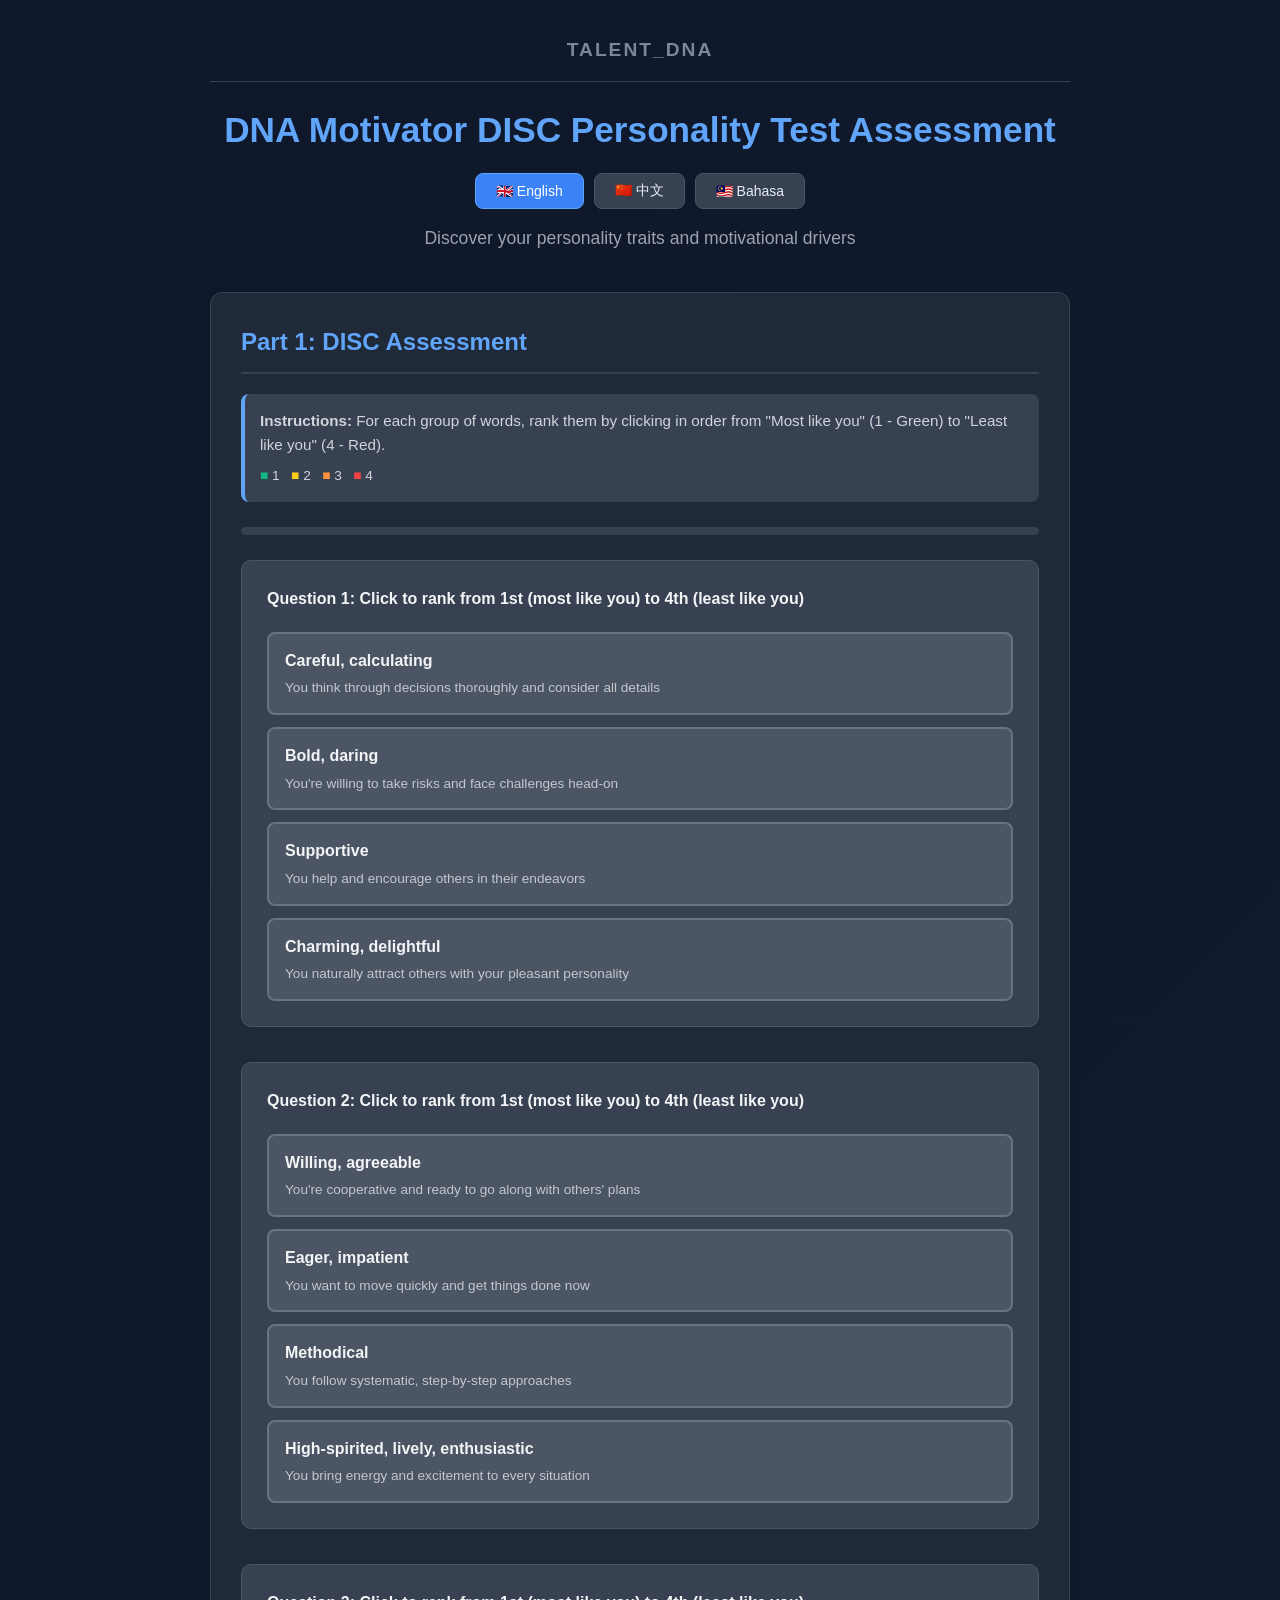
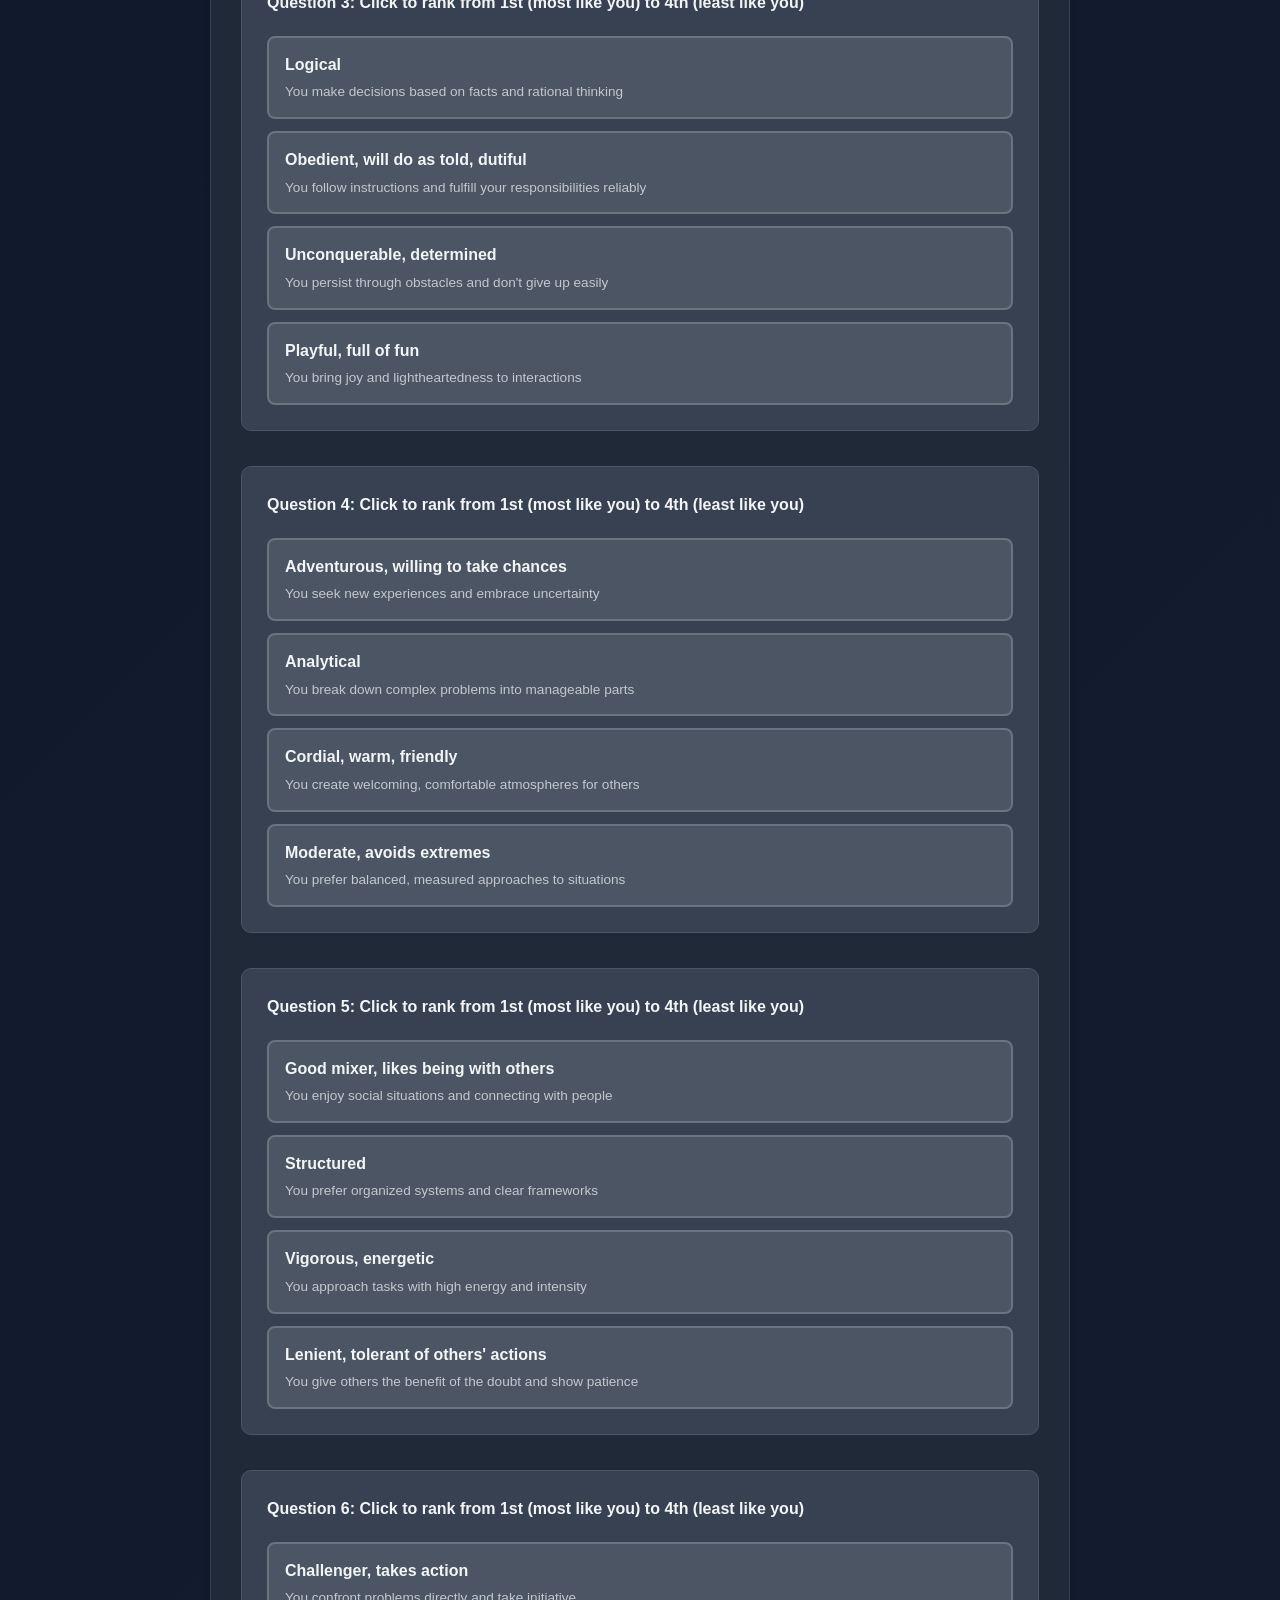
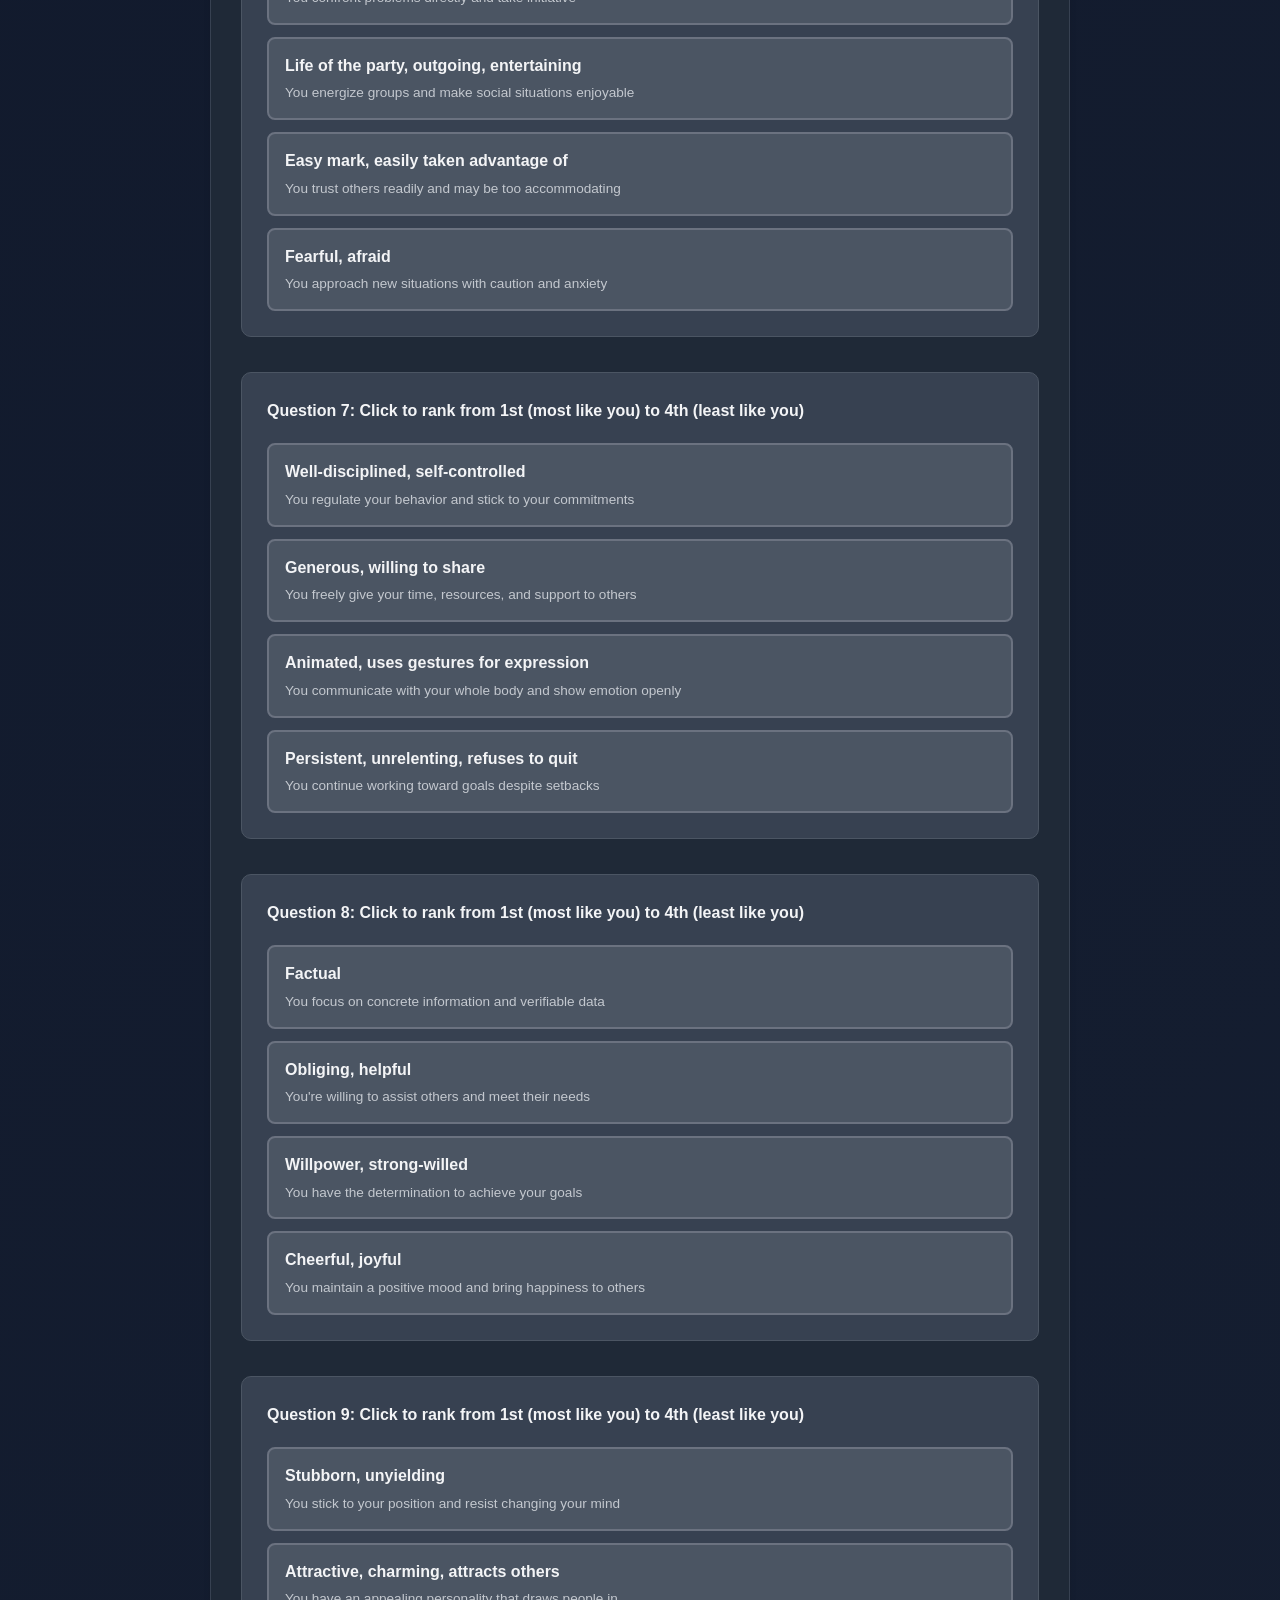
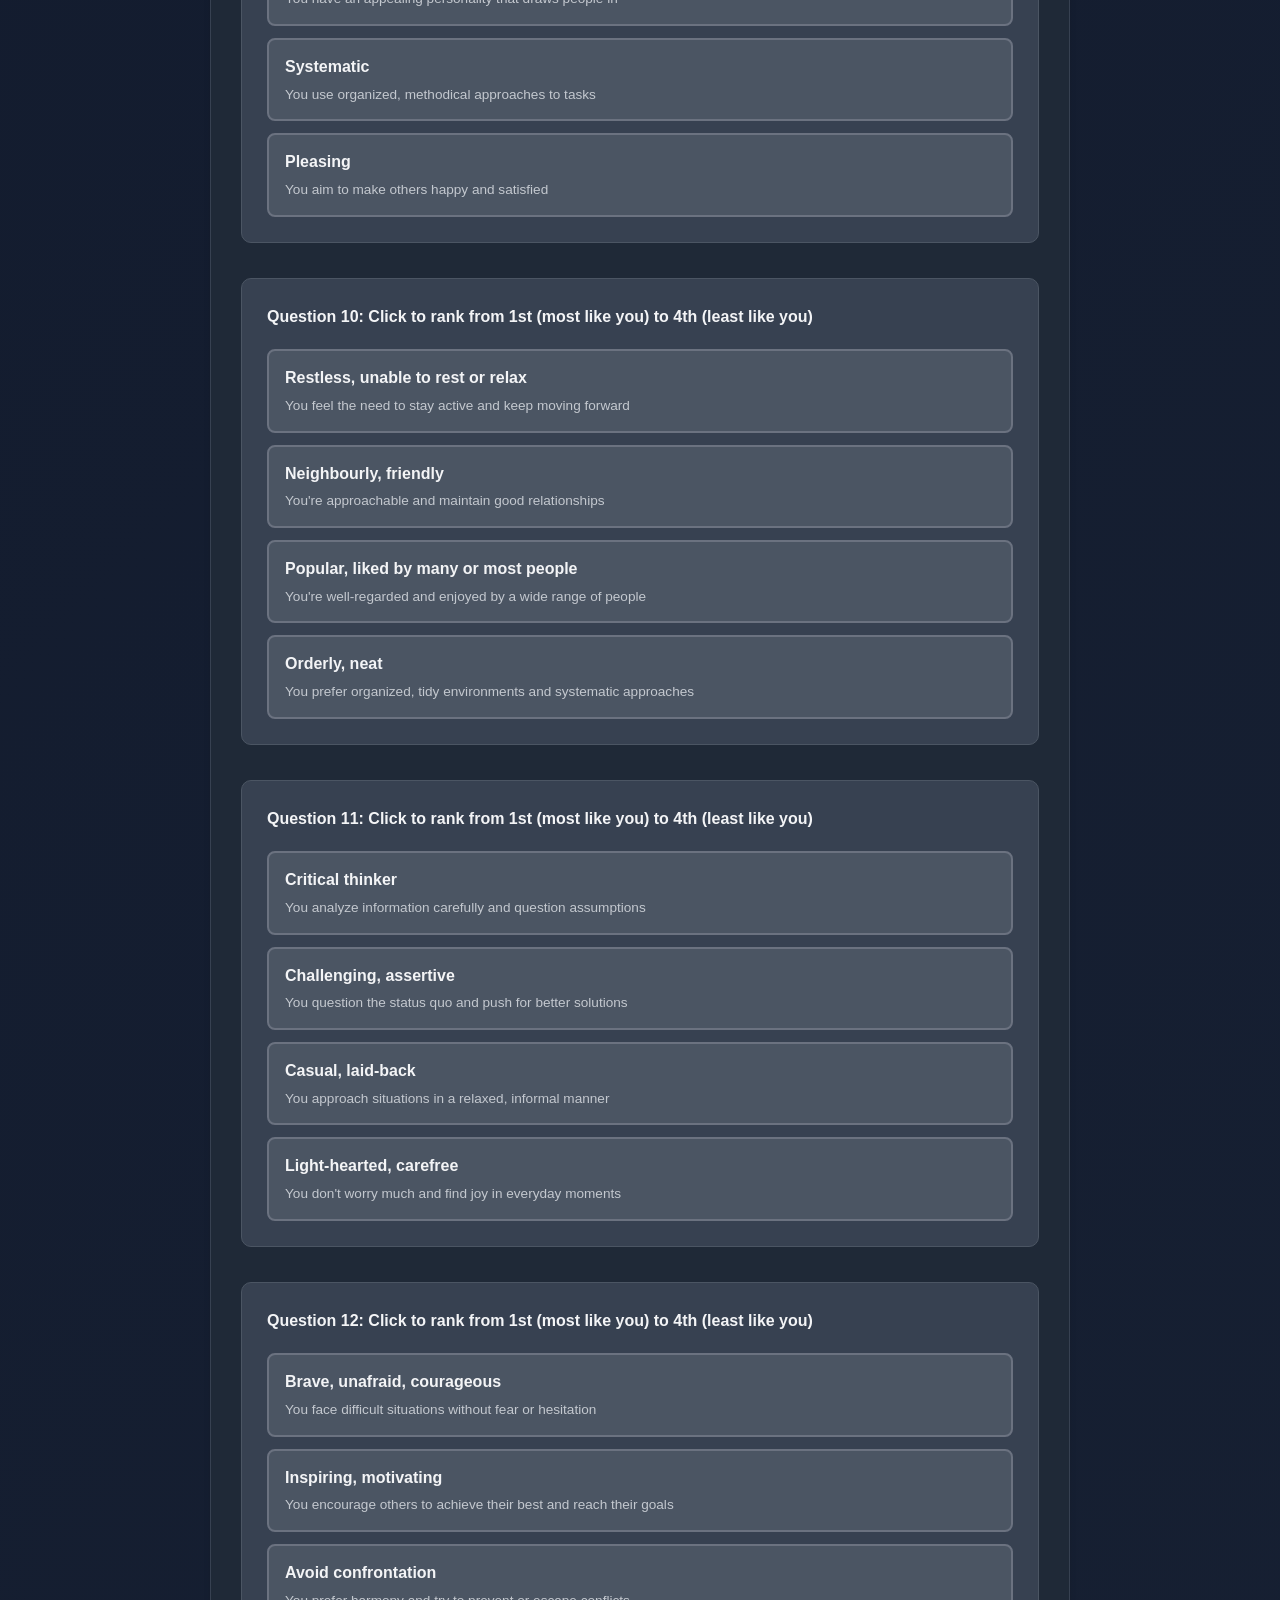
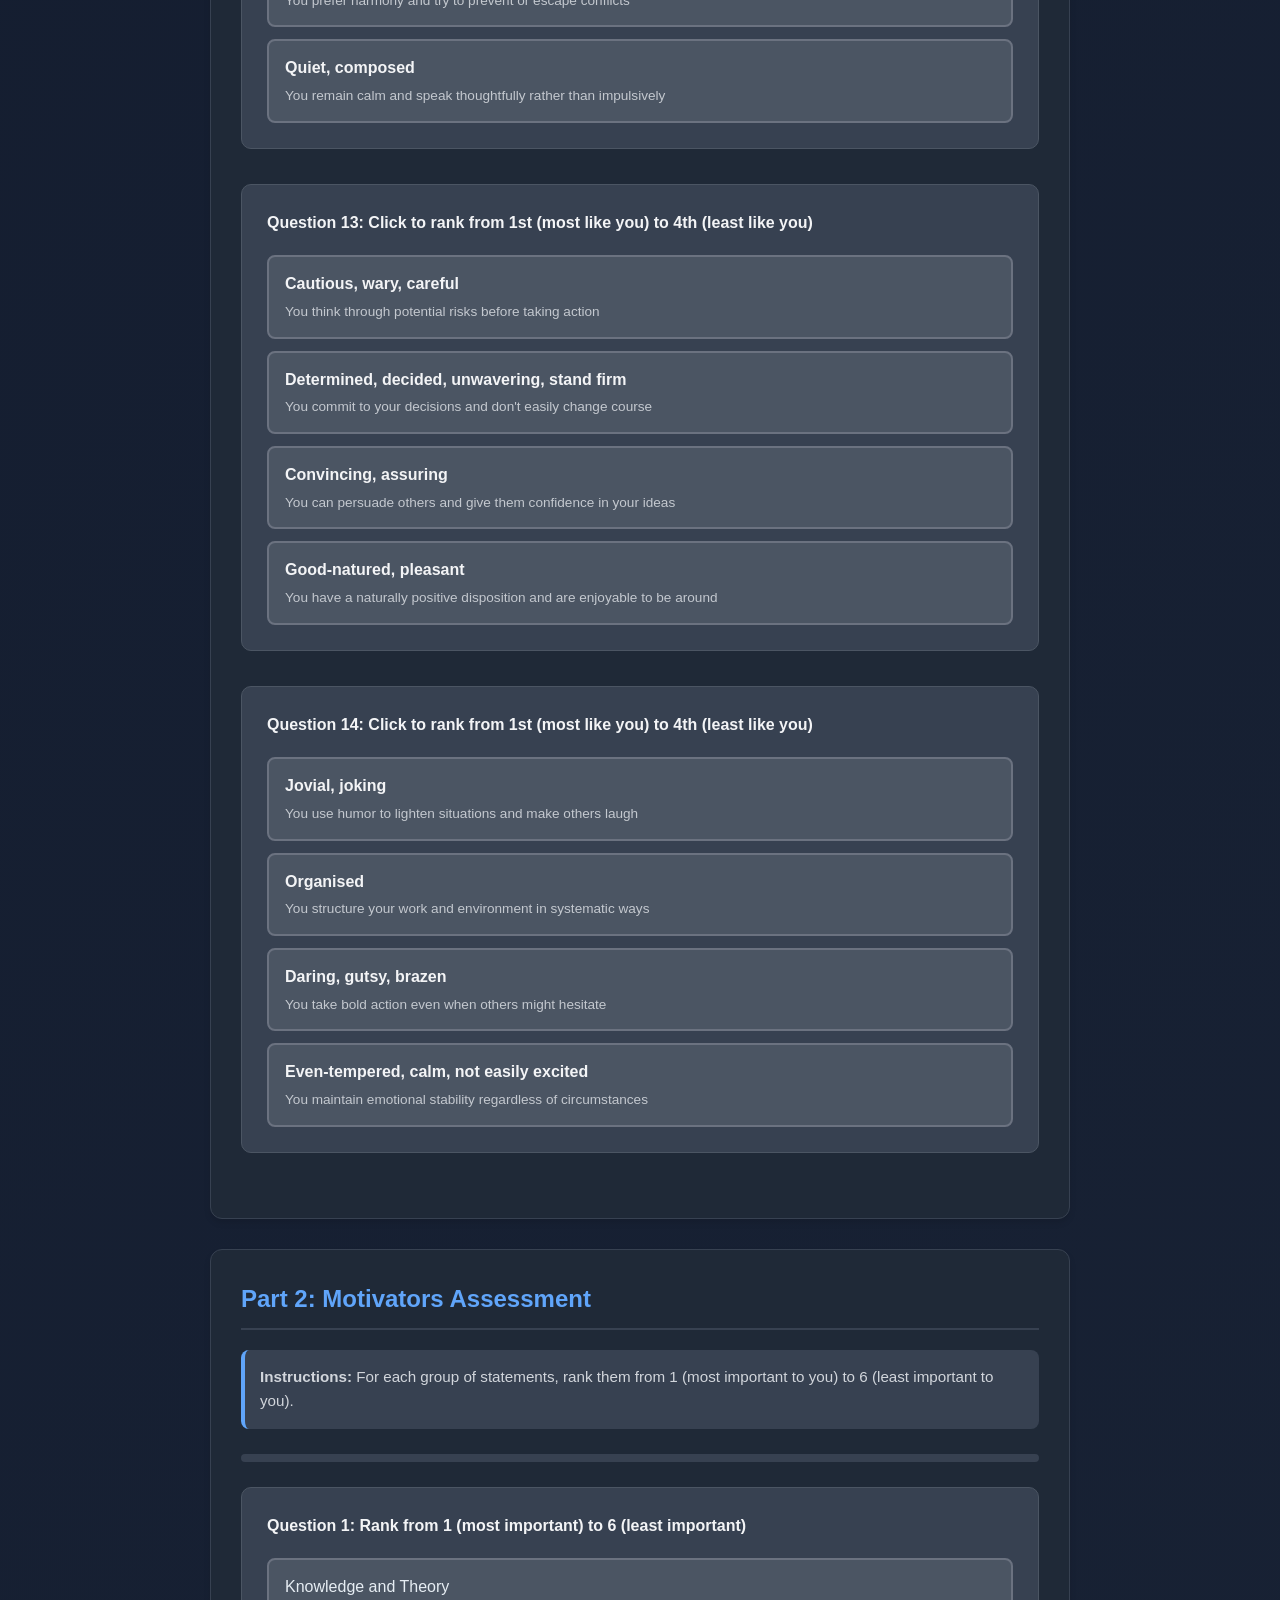
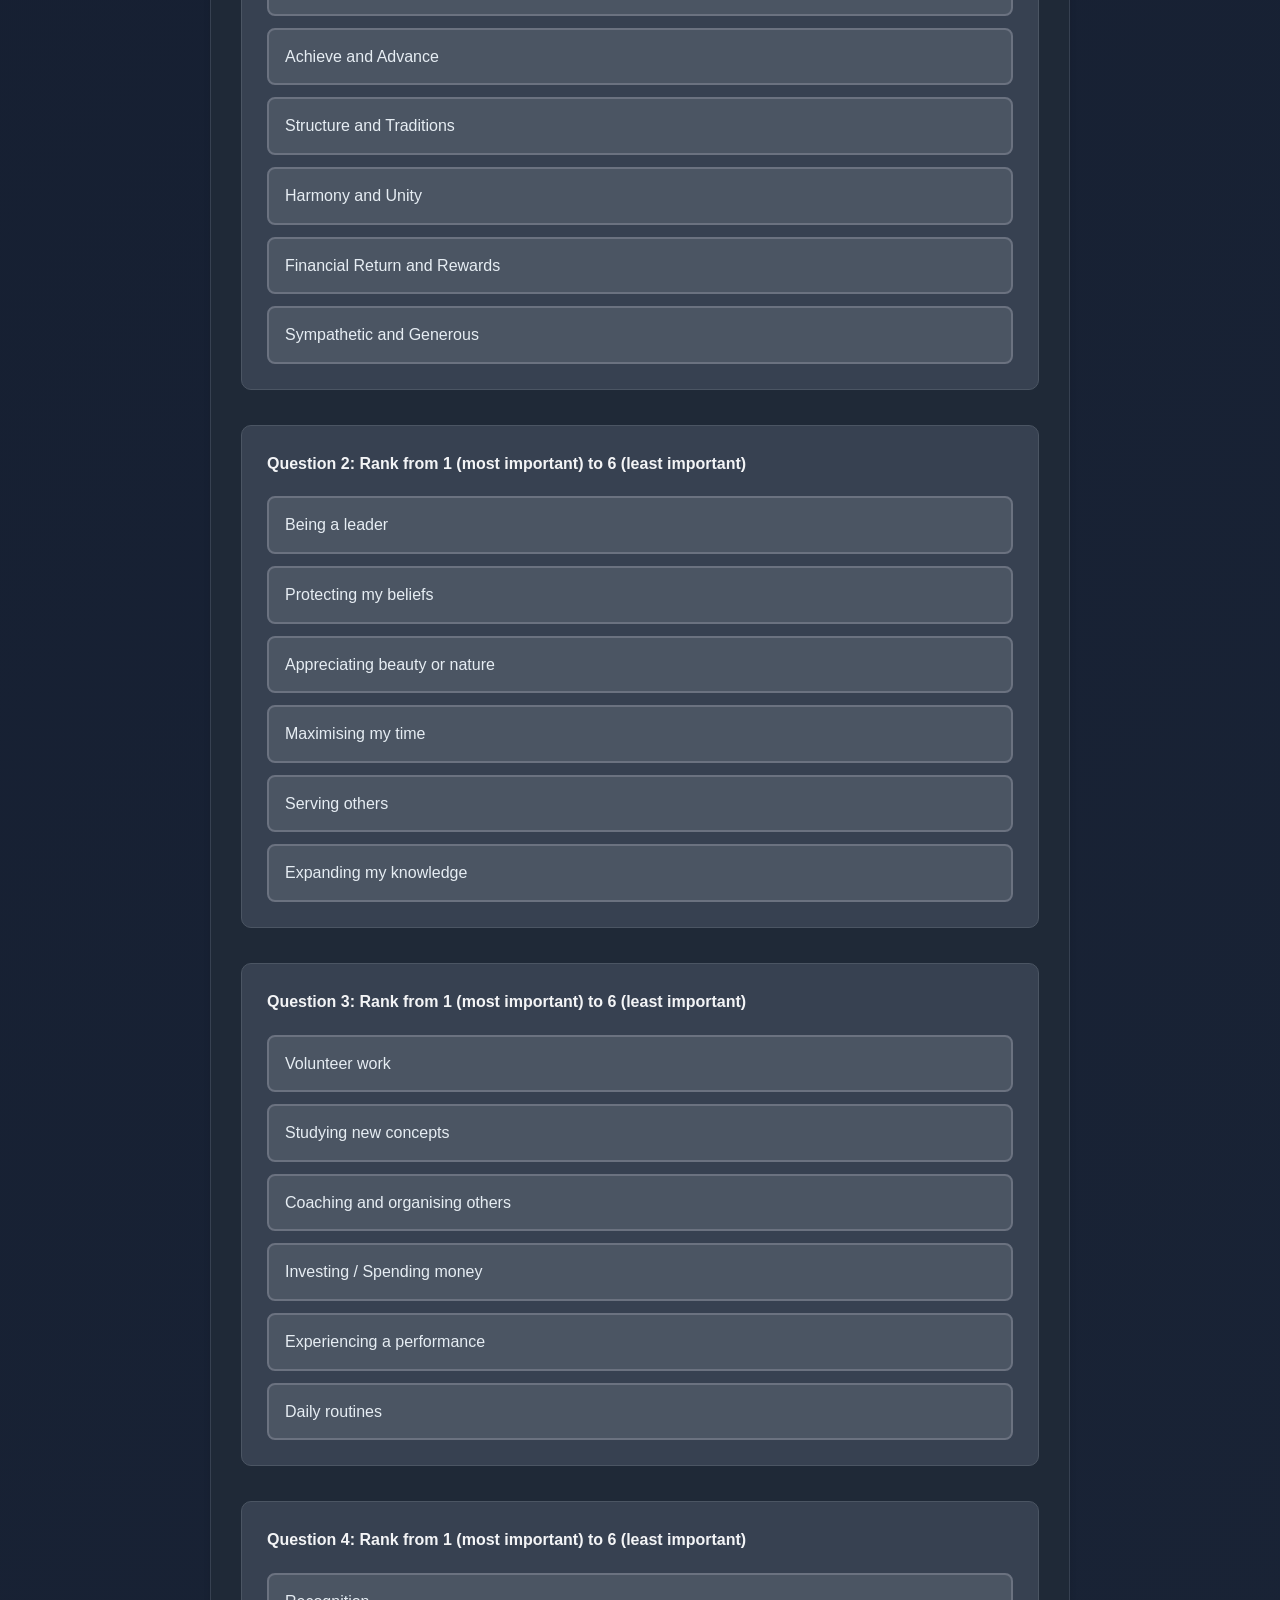
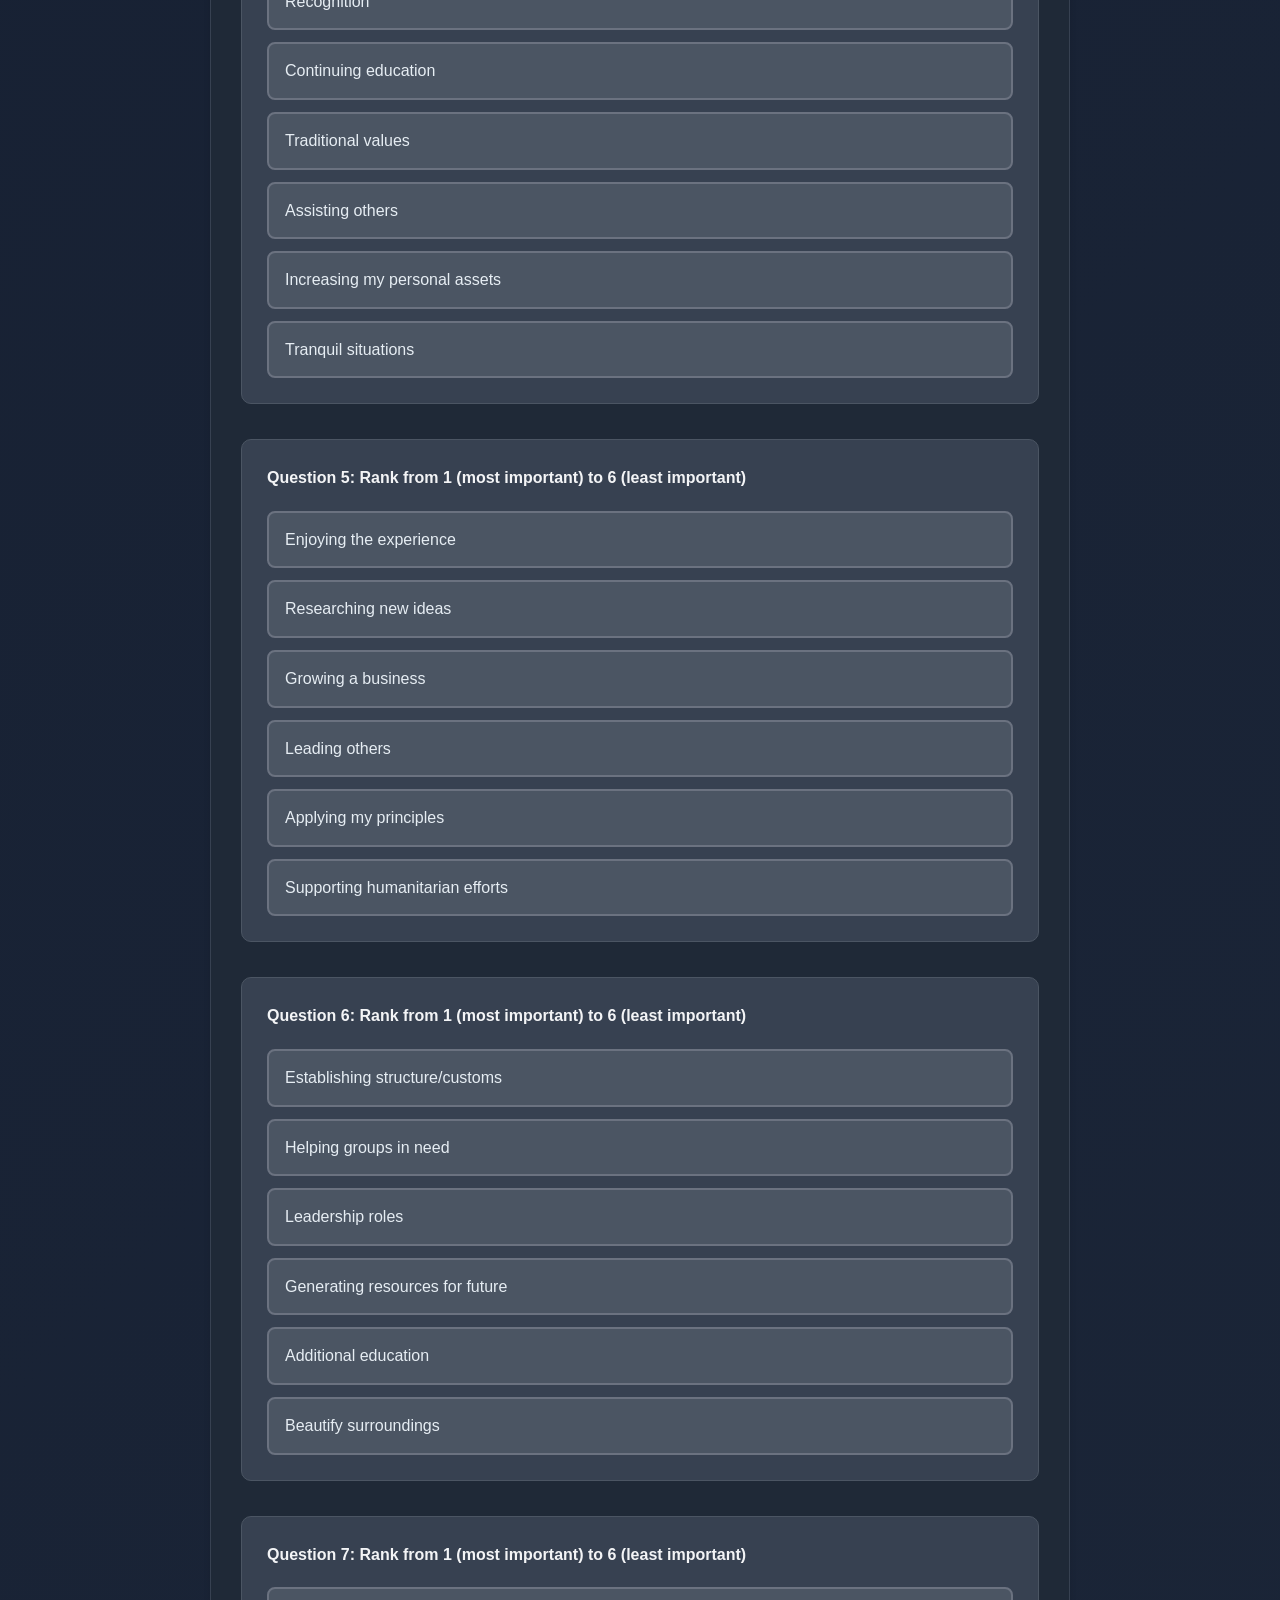
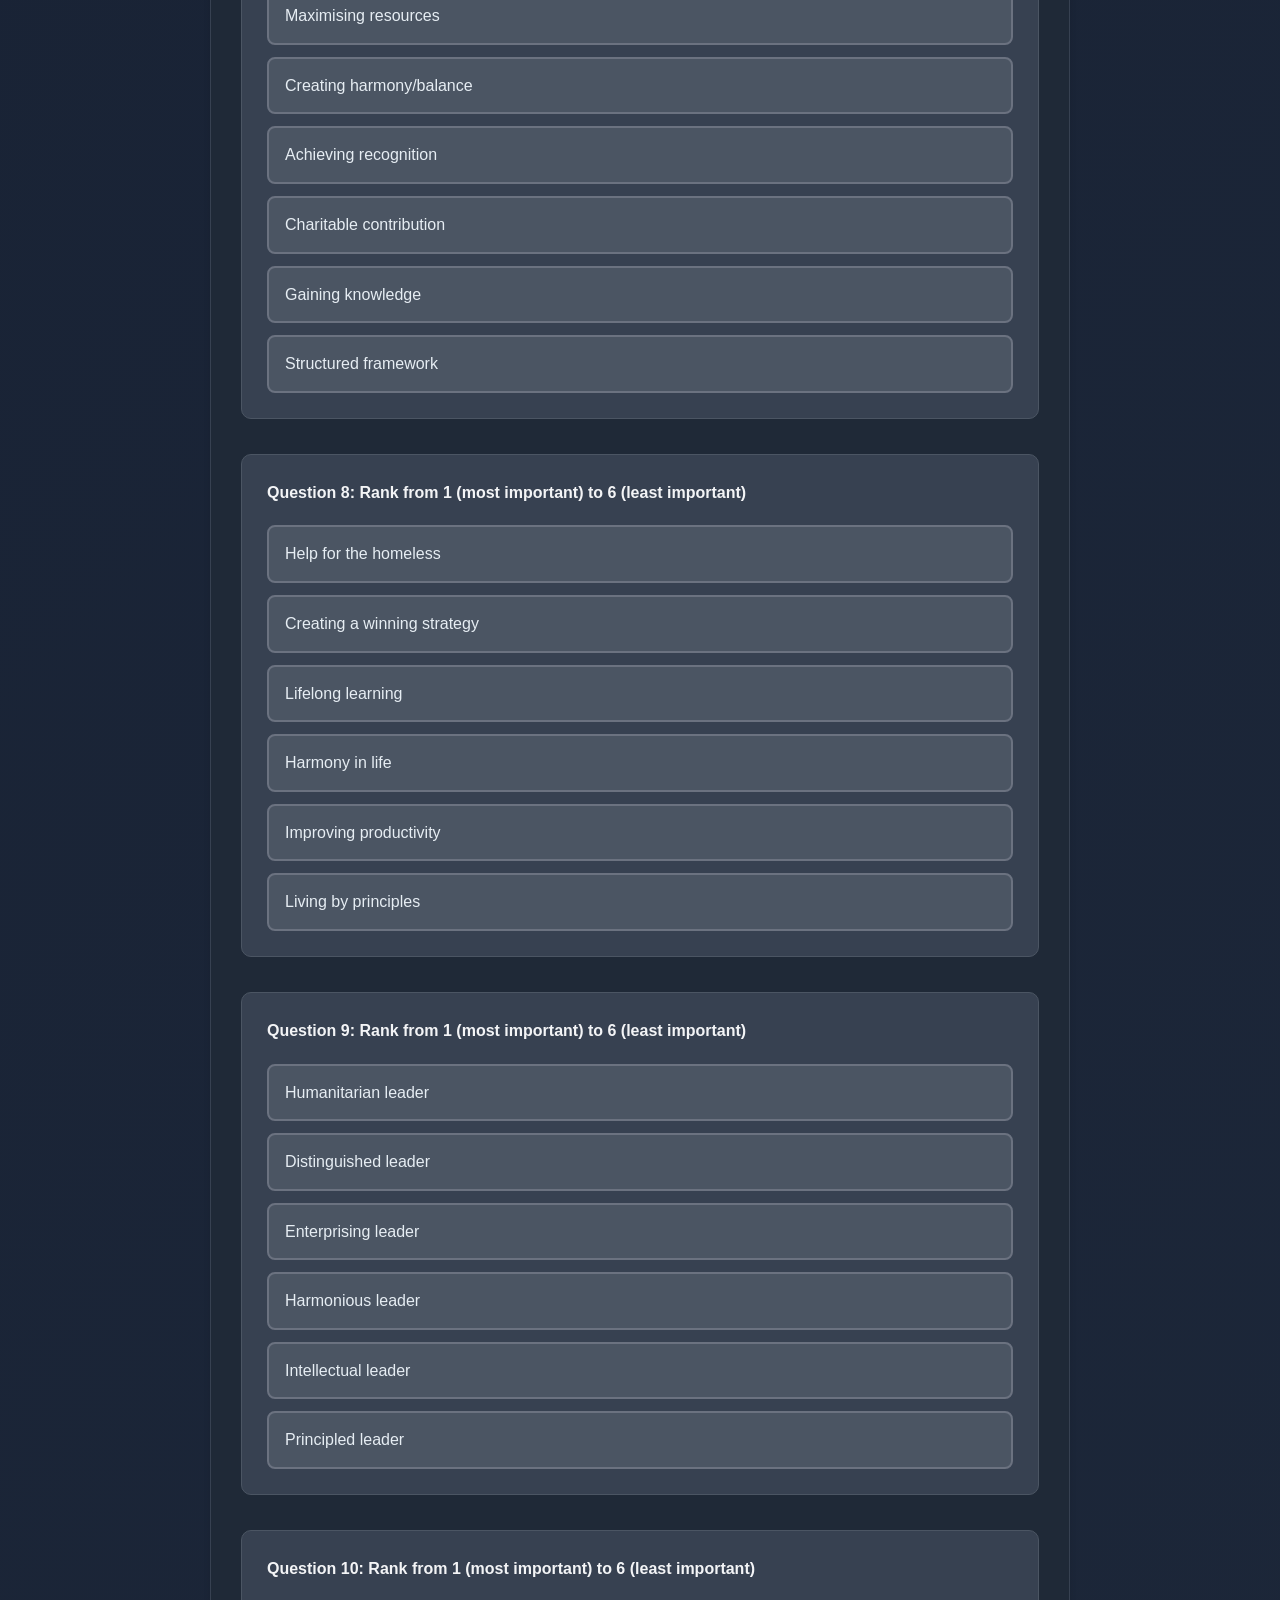
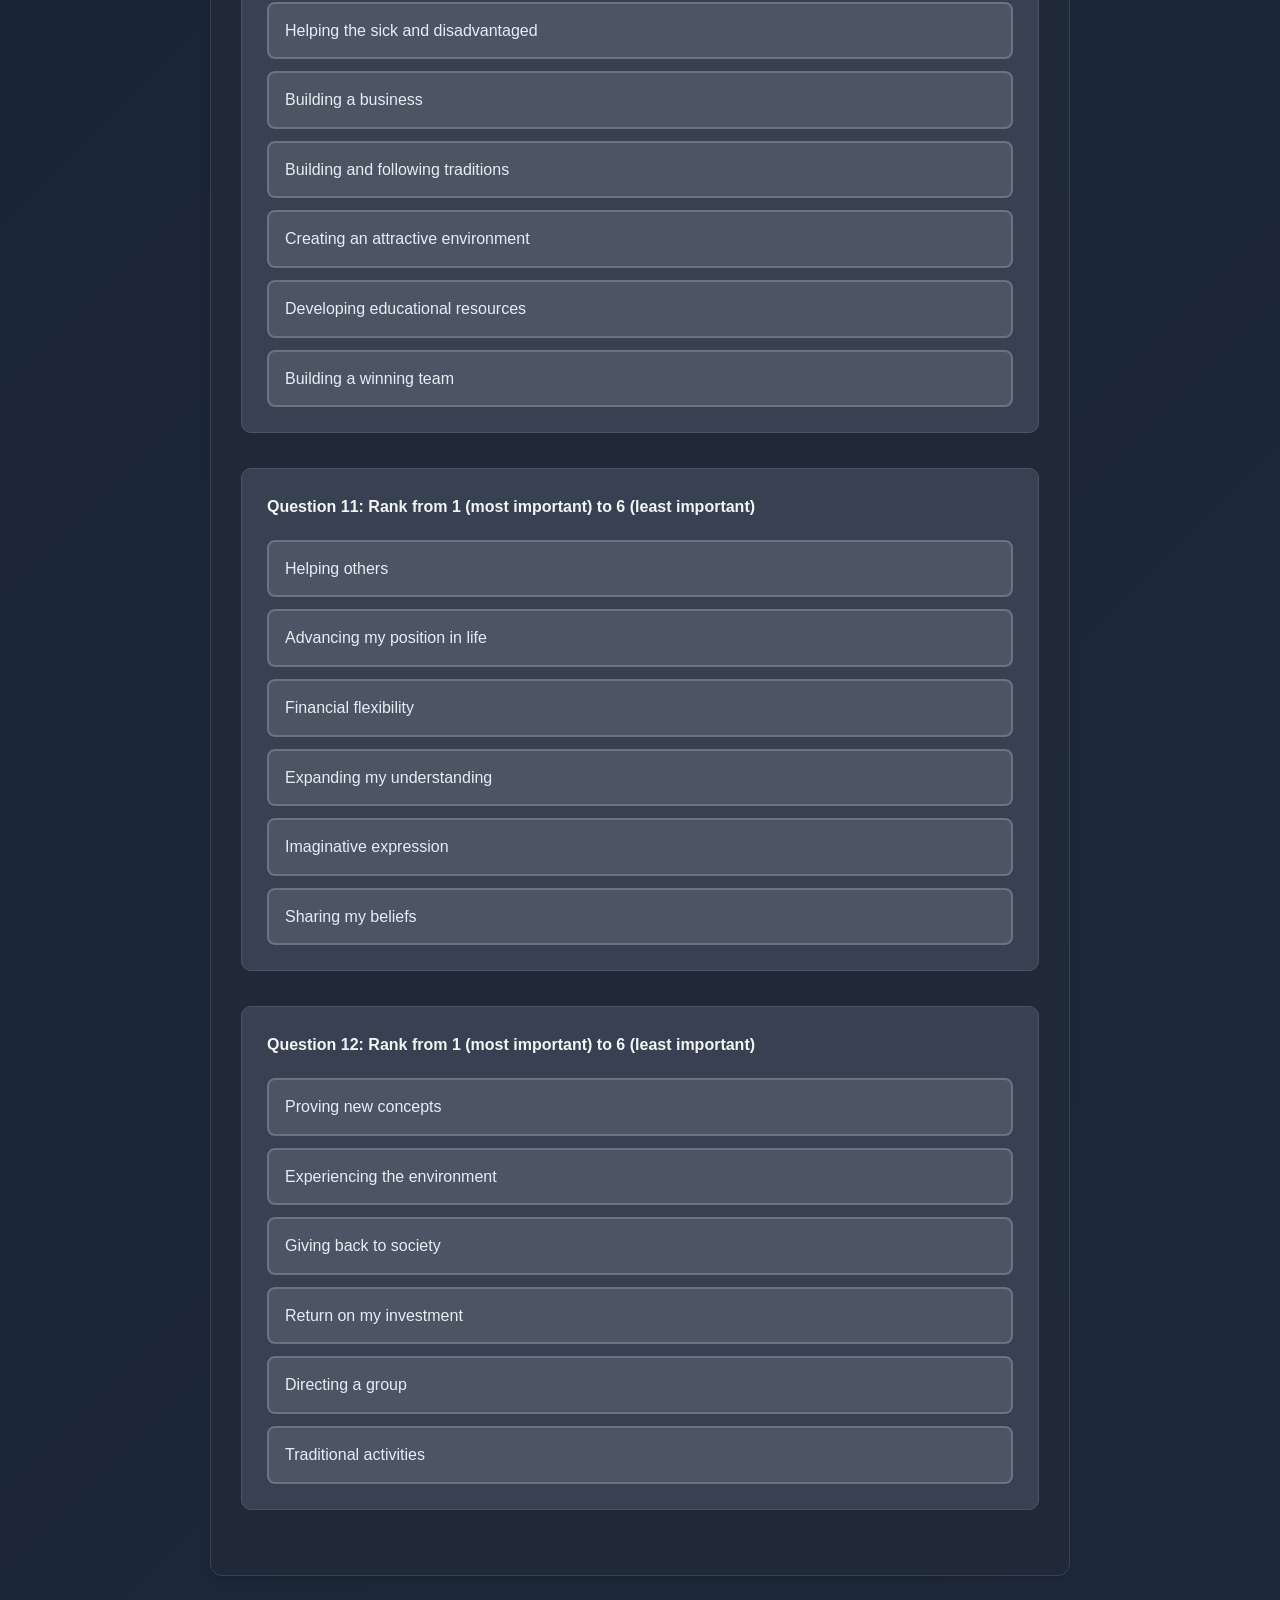
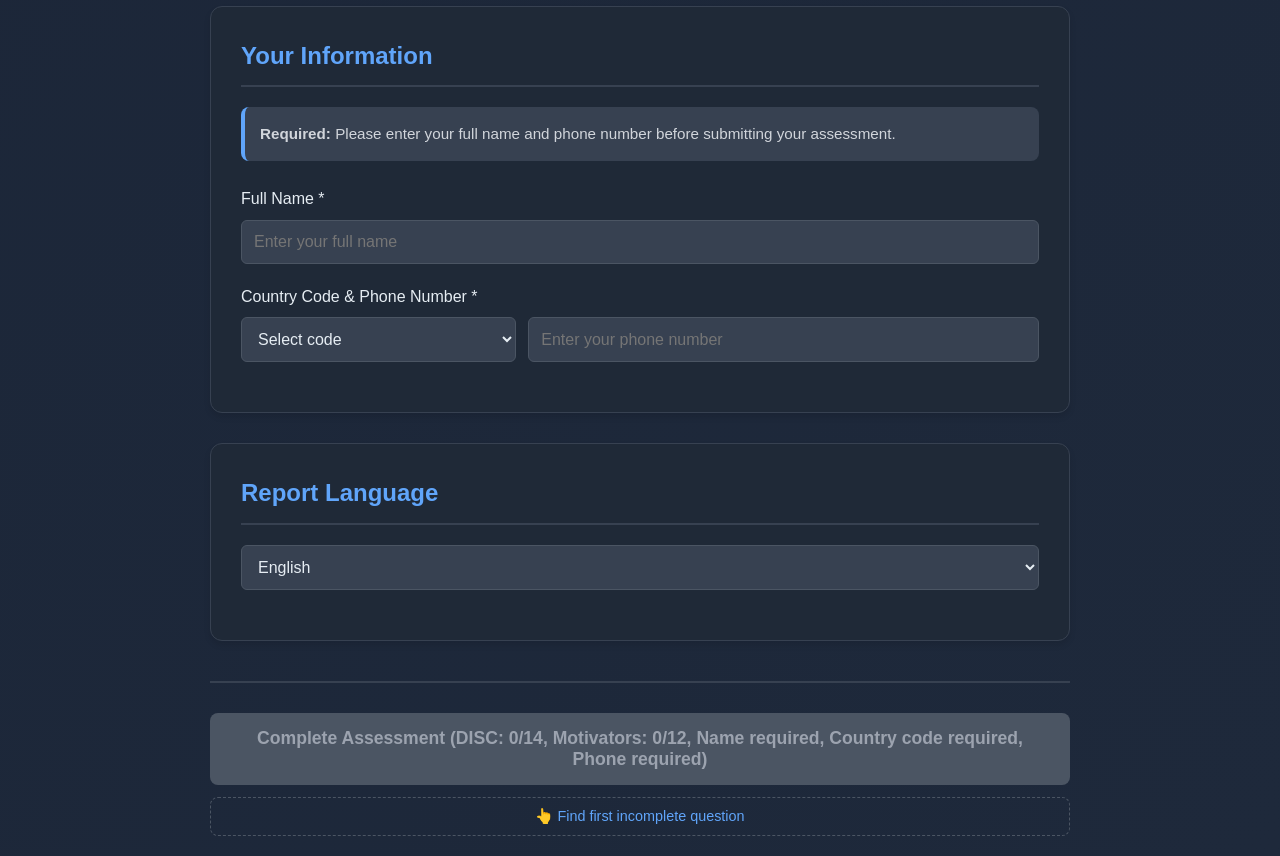
==== commit c2d9c266: "Update index.html" ====
--- a/index.html
+++ b/index.html
@@ -11,7 +11,7 @@
 
     <!-- Company branding — change "YOUR NAME" to your own -->
     <div class="company-header">
-        <div class="company-name notranslate">YOUR NAME</div>
+        <div class="company-name notranslate">TALENT_DNA</div>
     </div>
 
     <div class="header">
